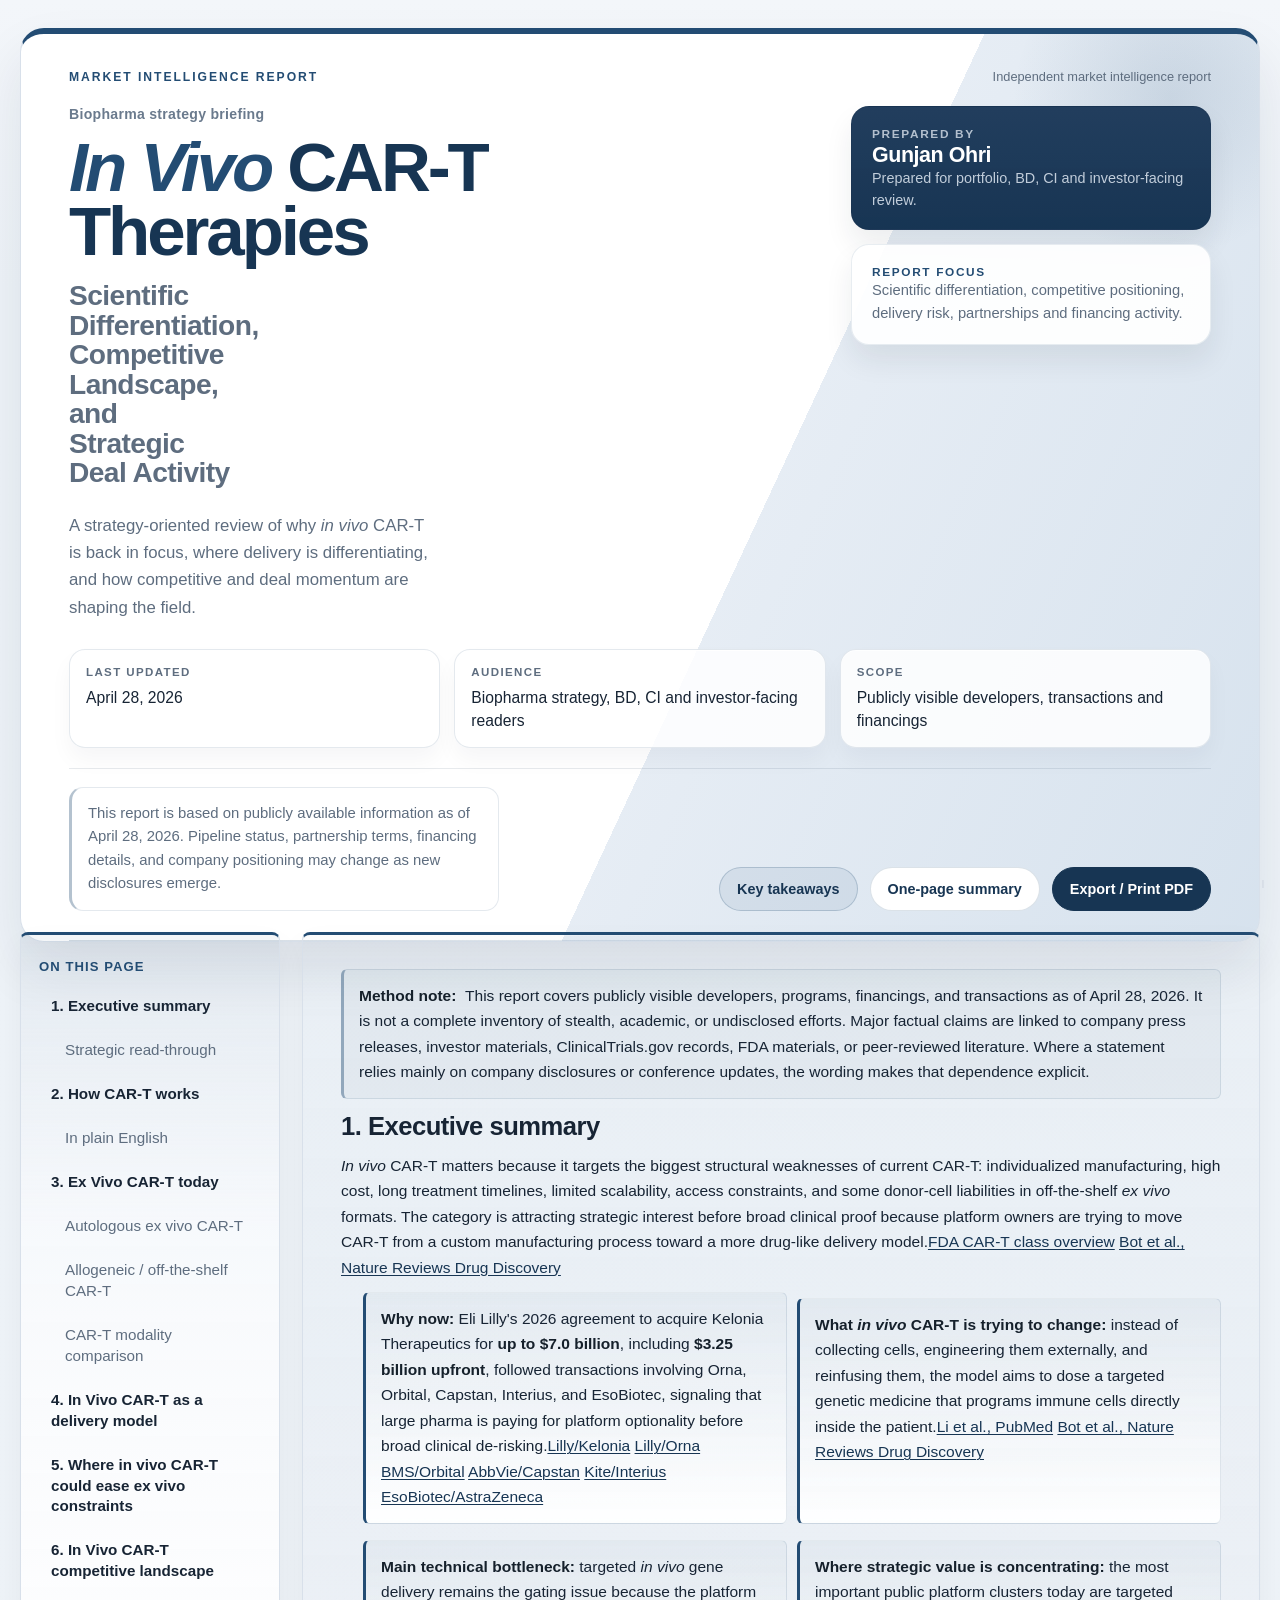
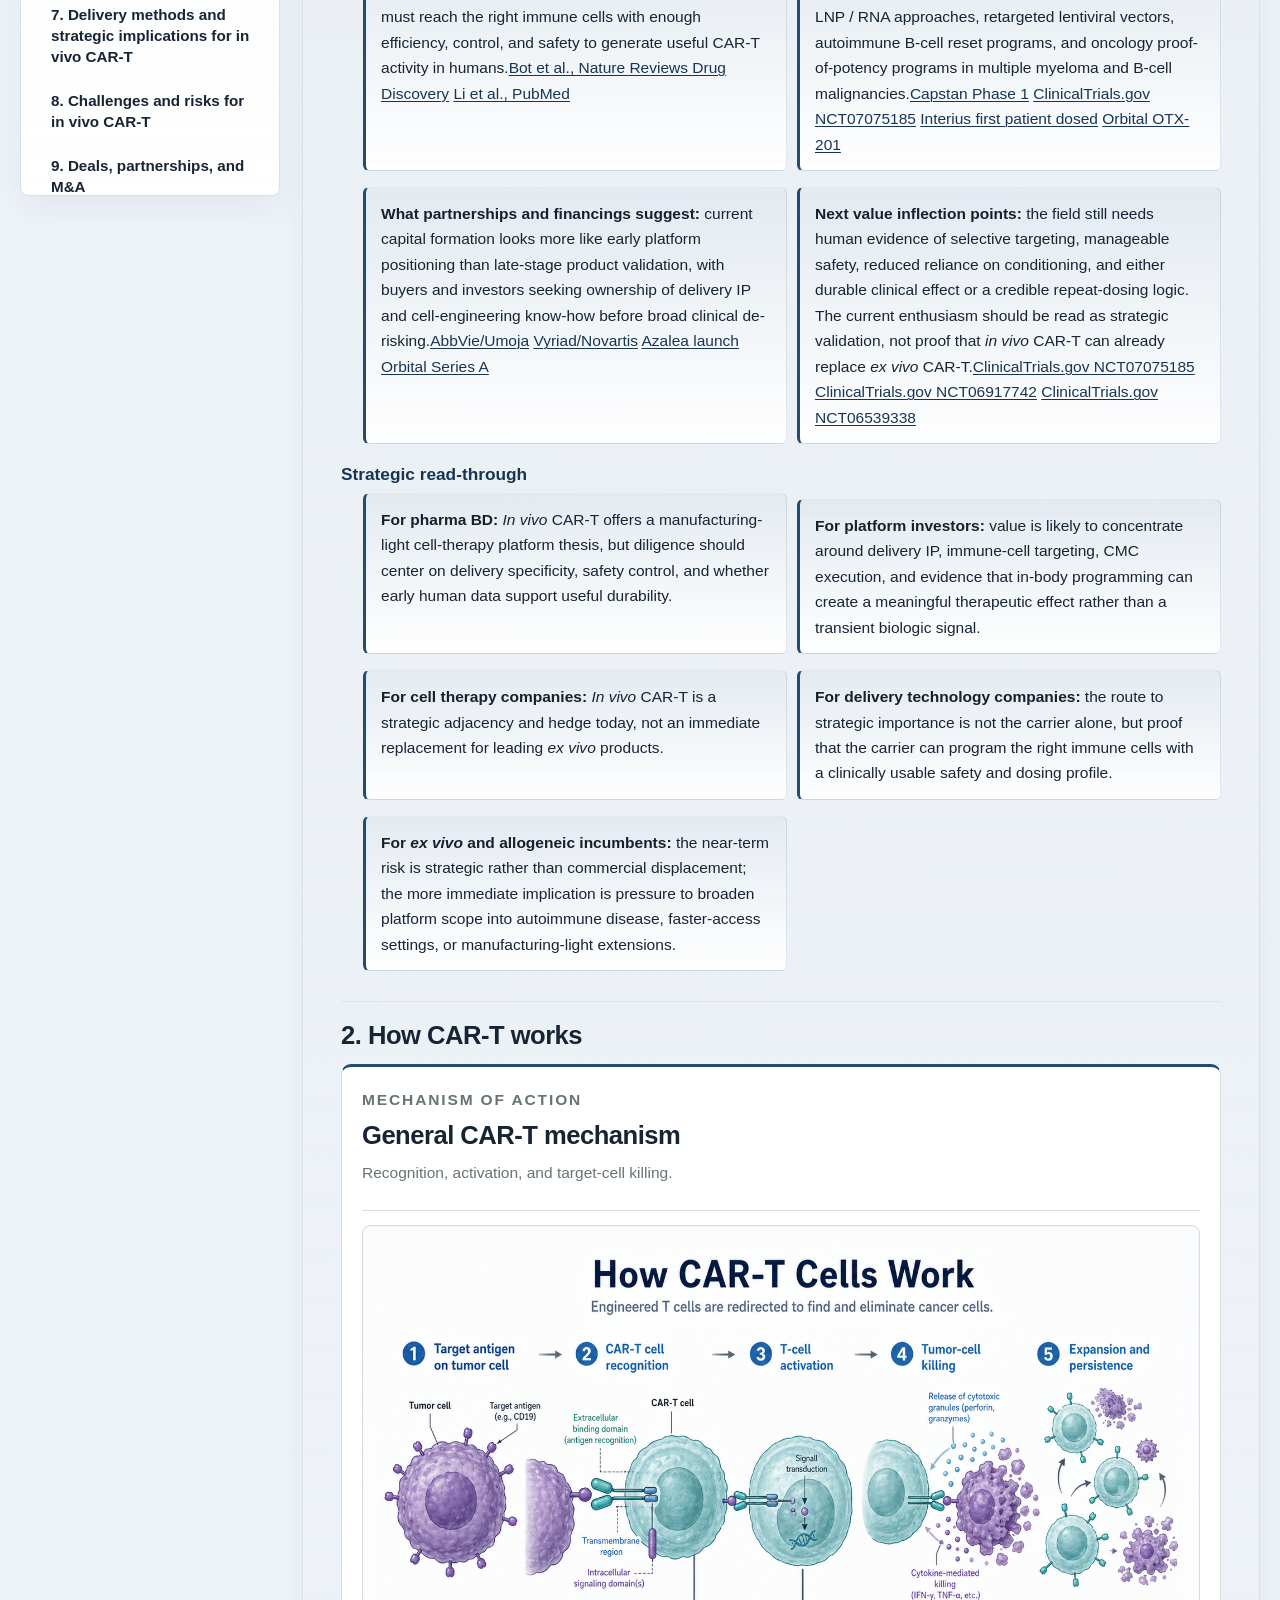
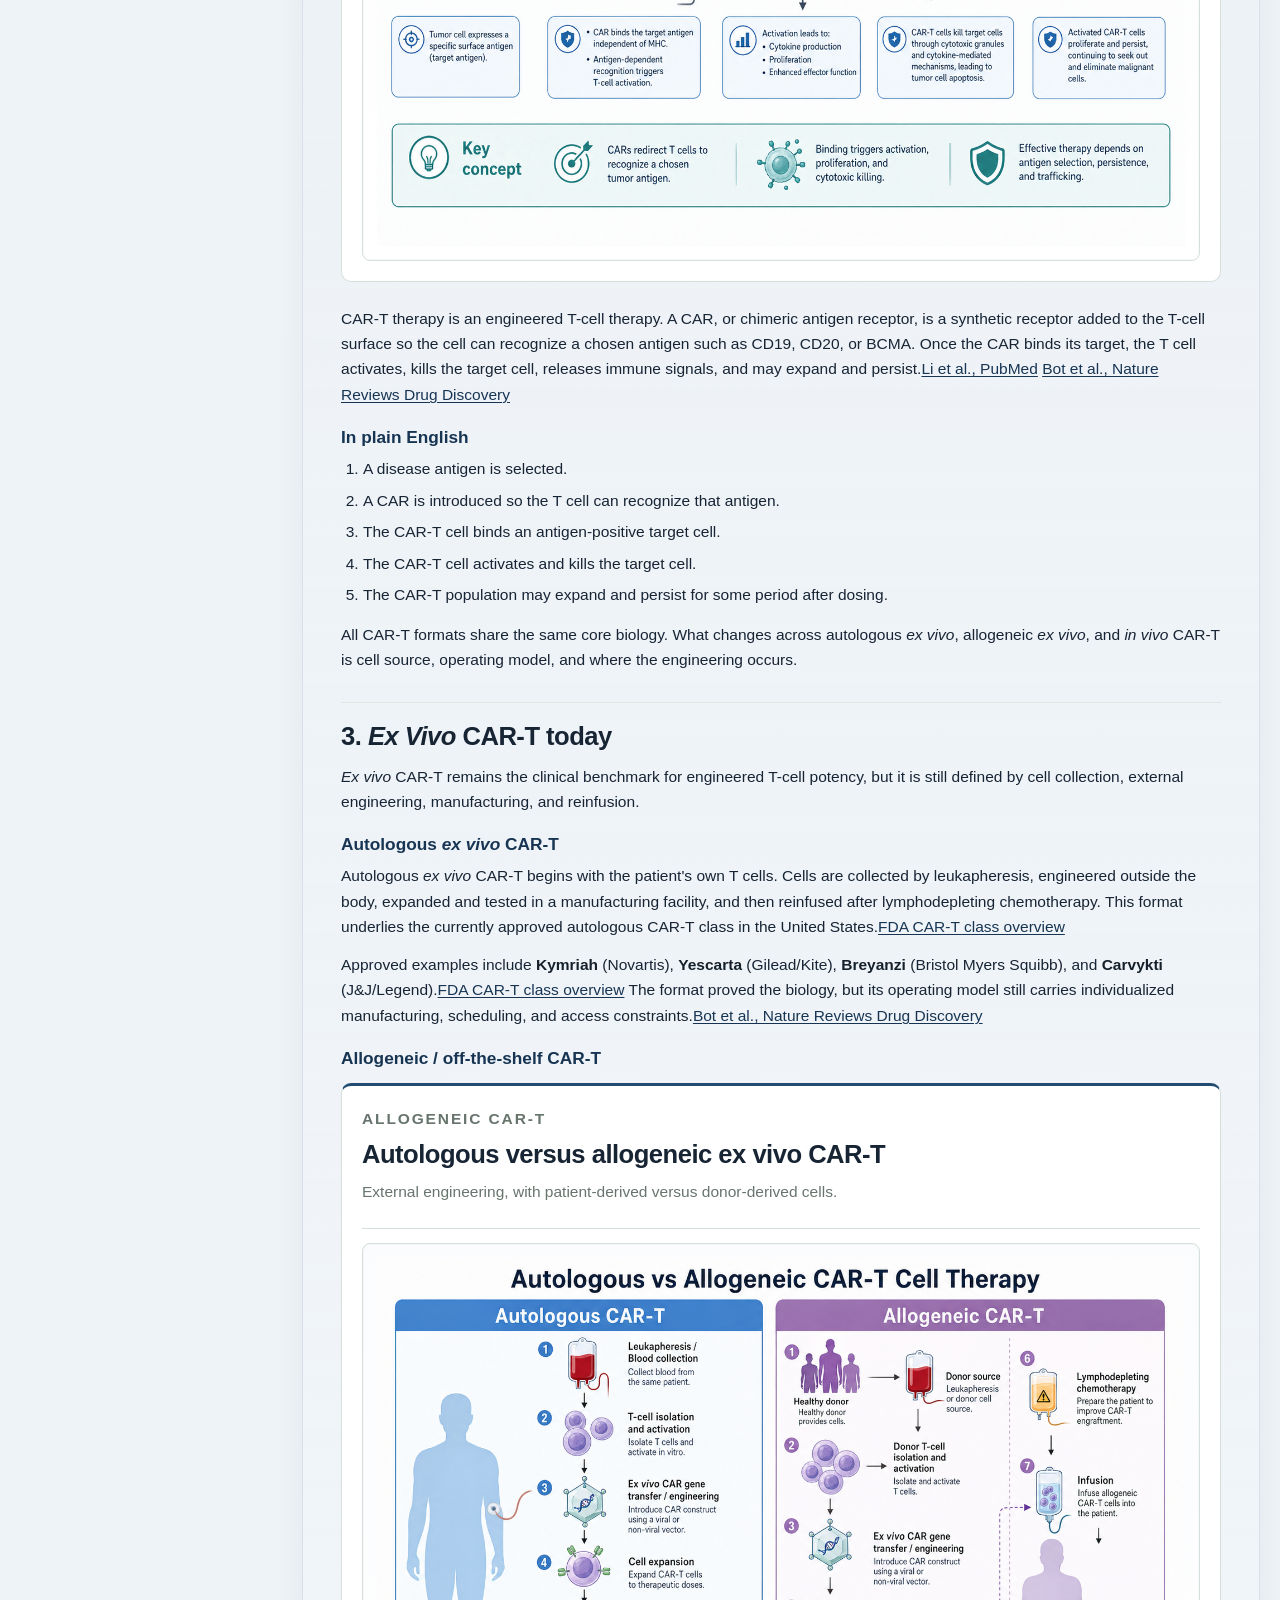
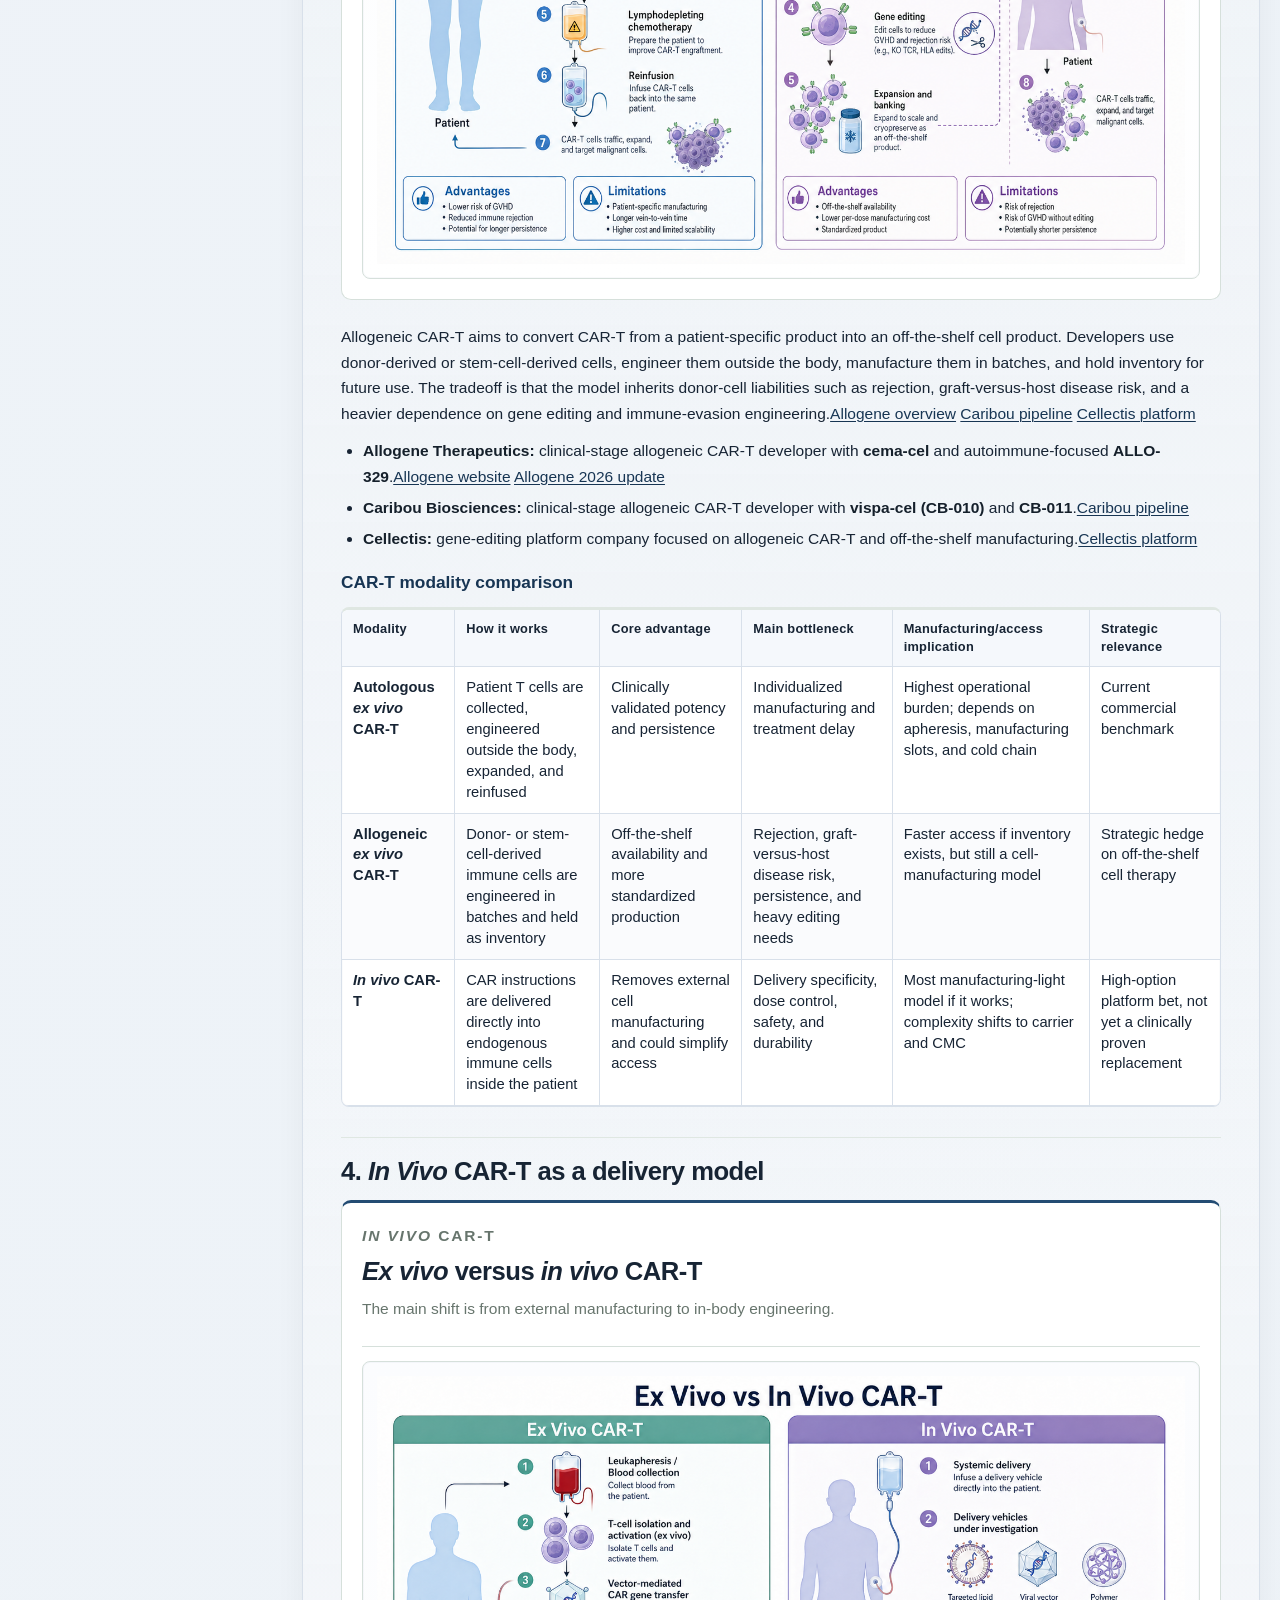
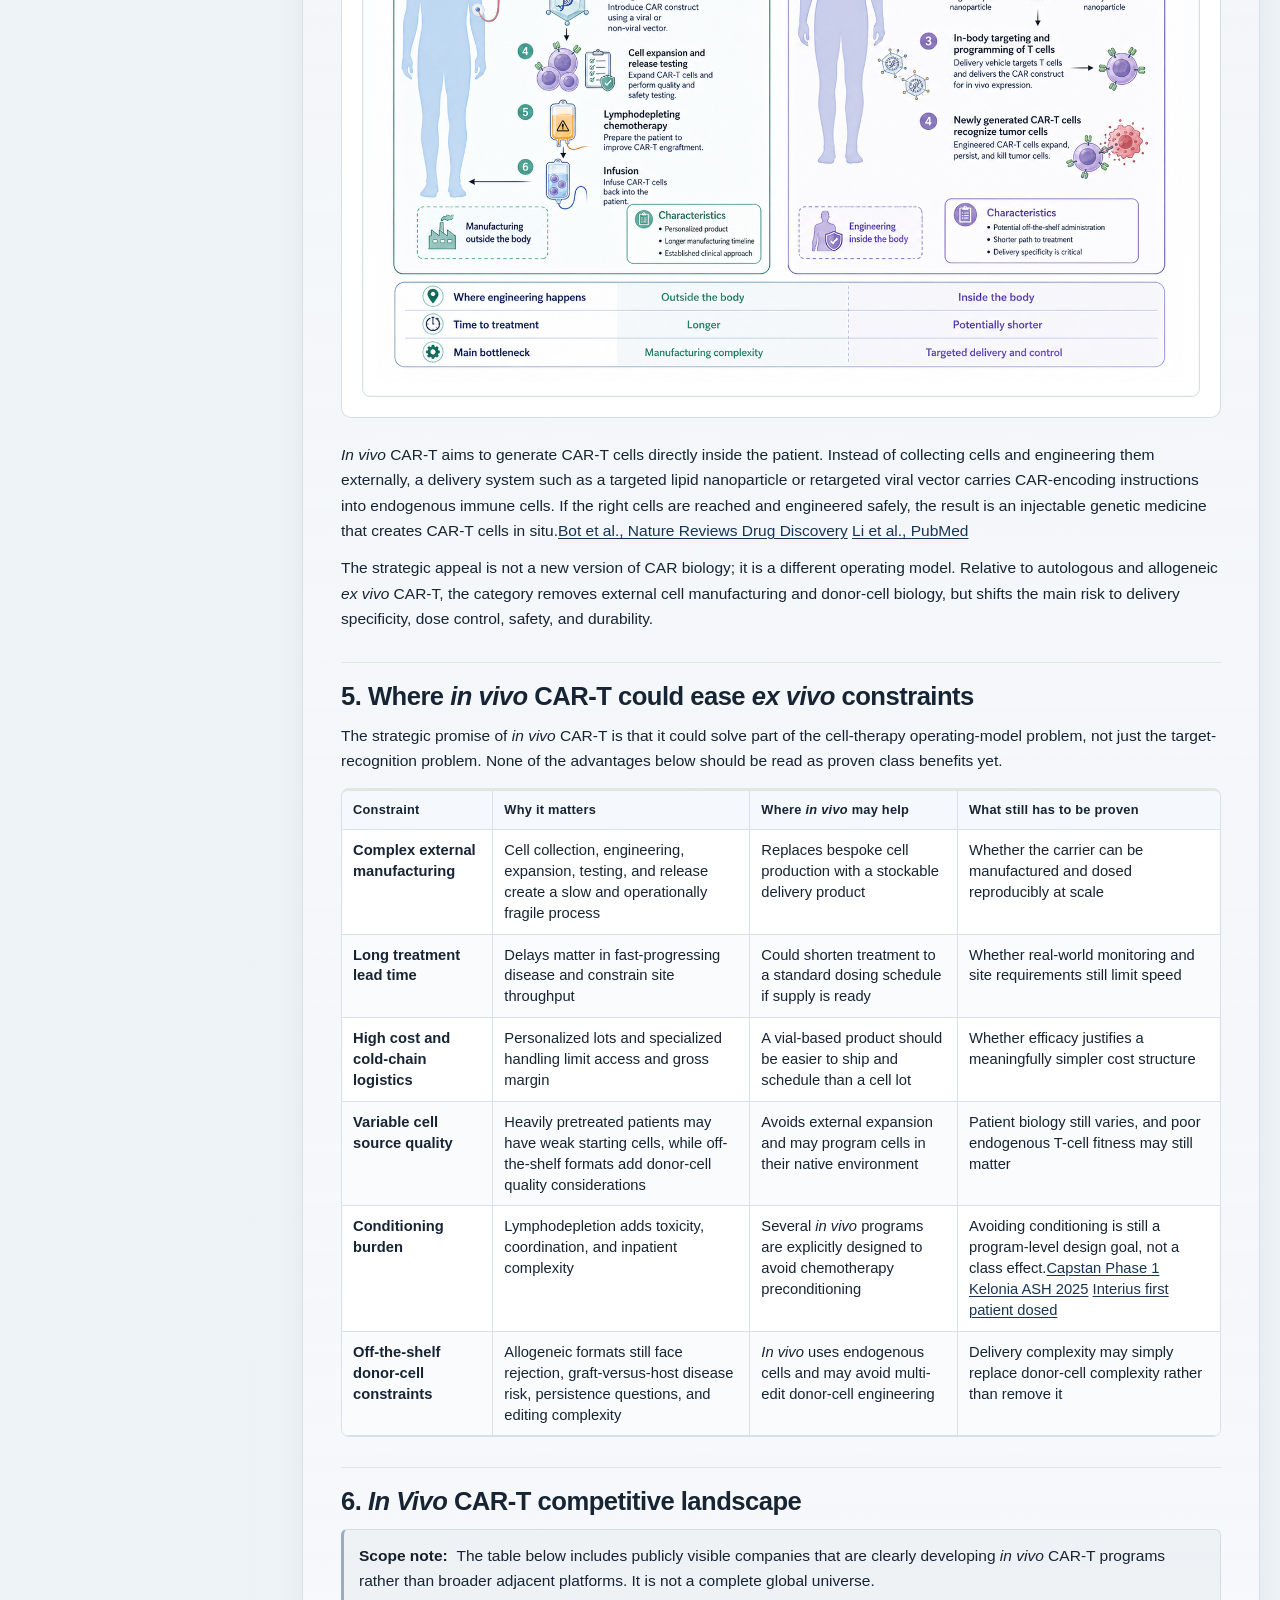
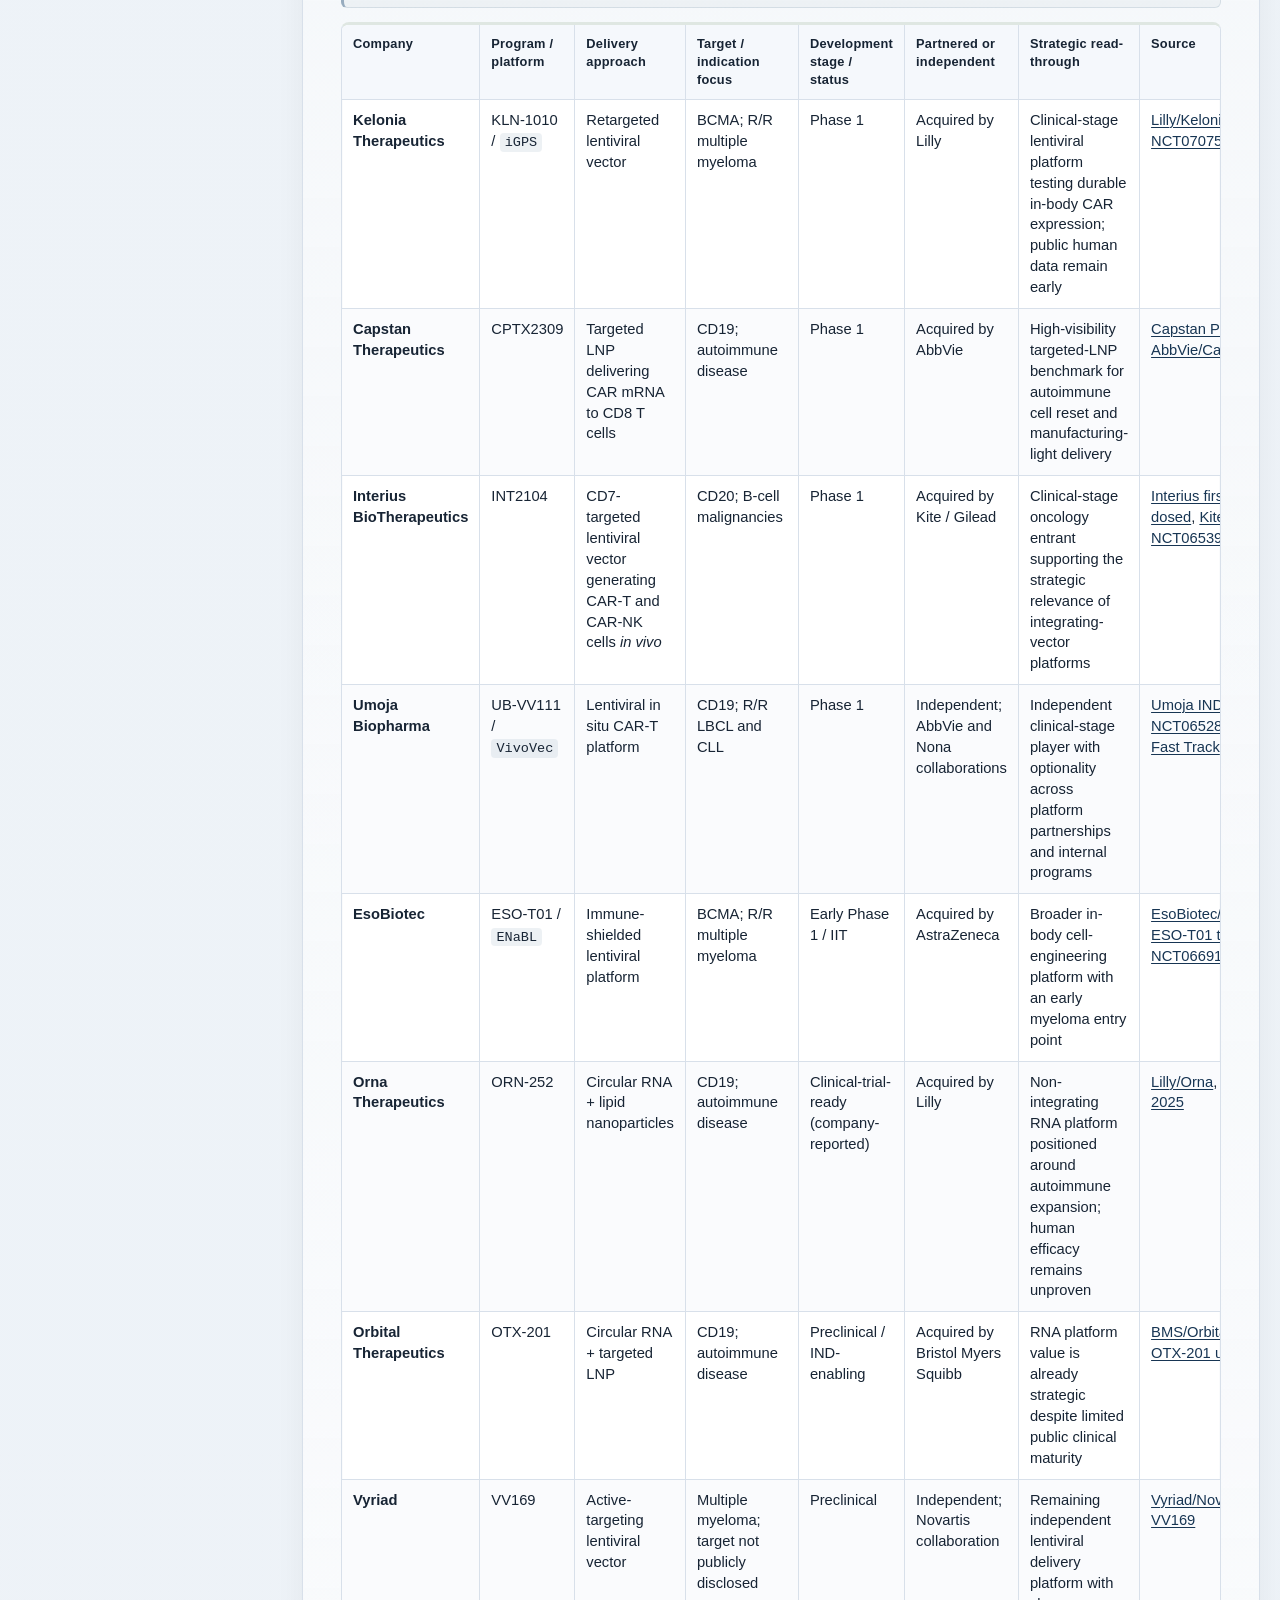
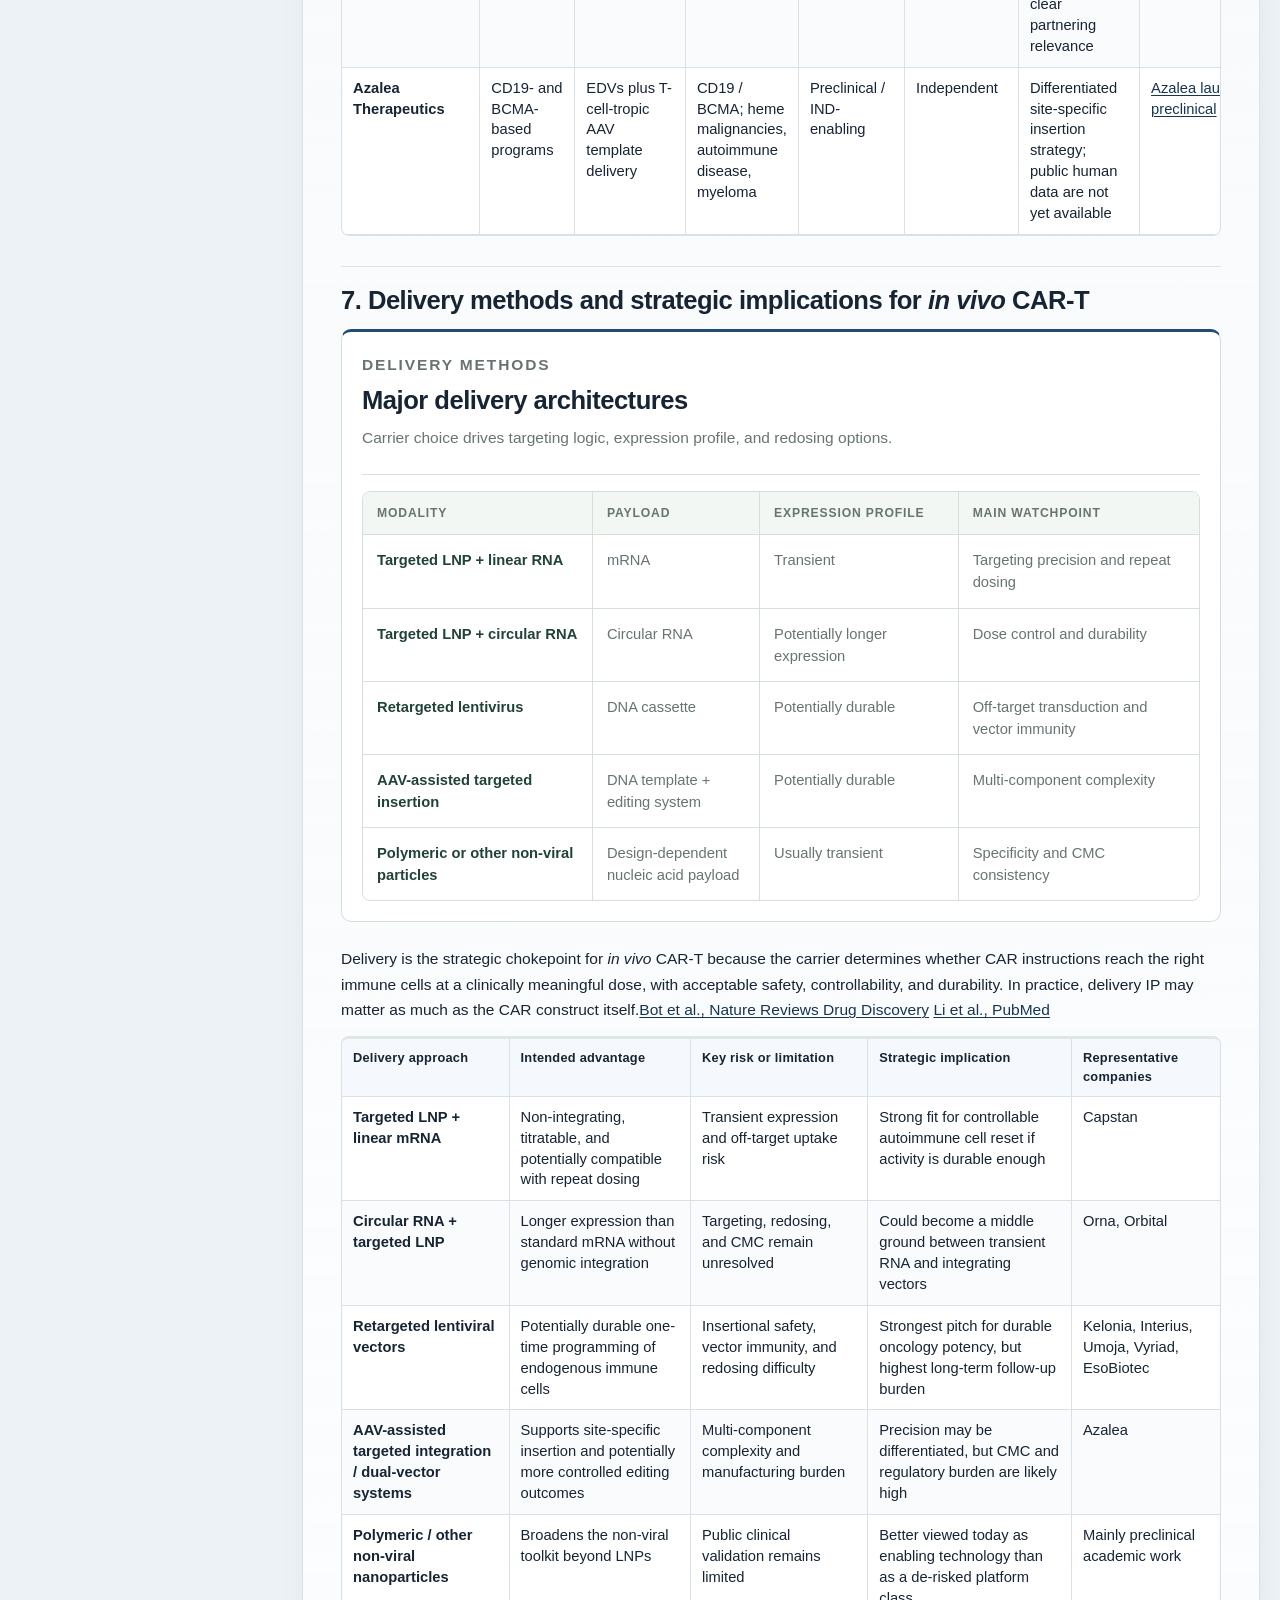
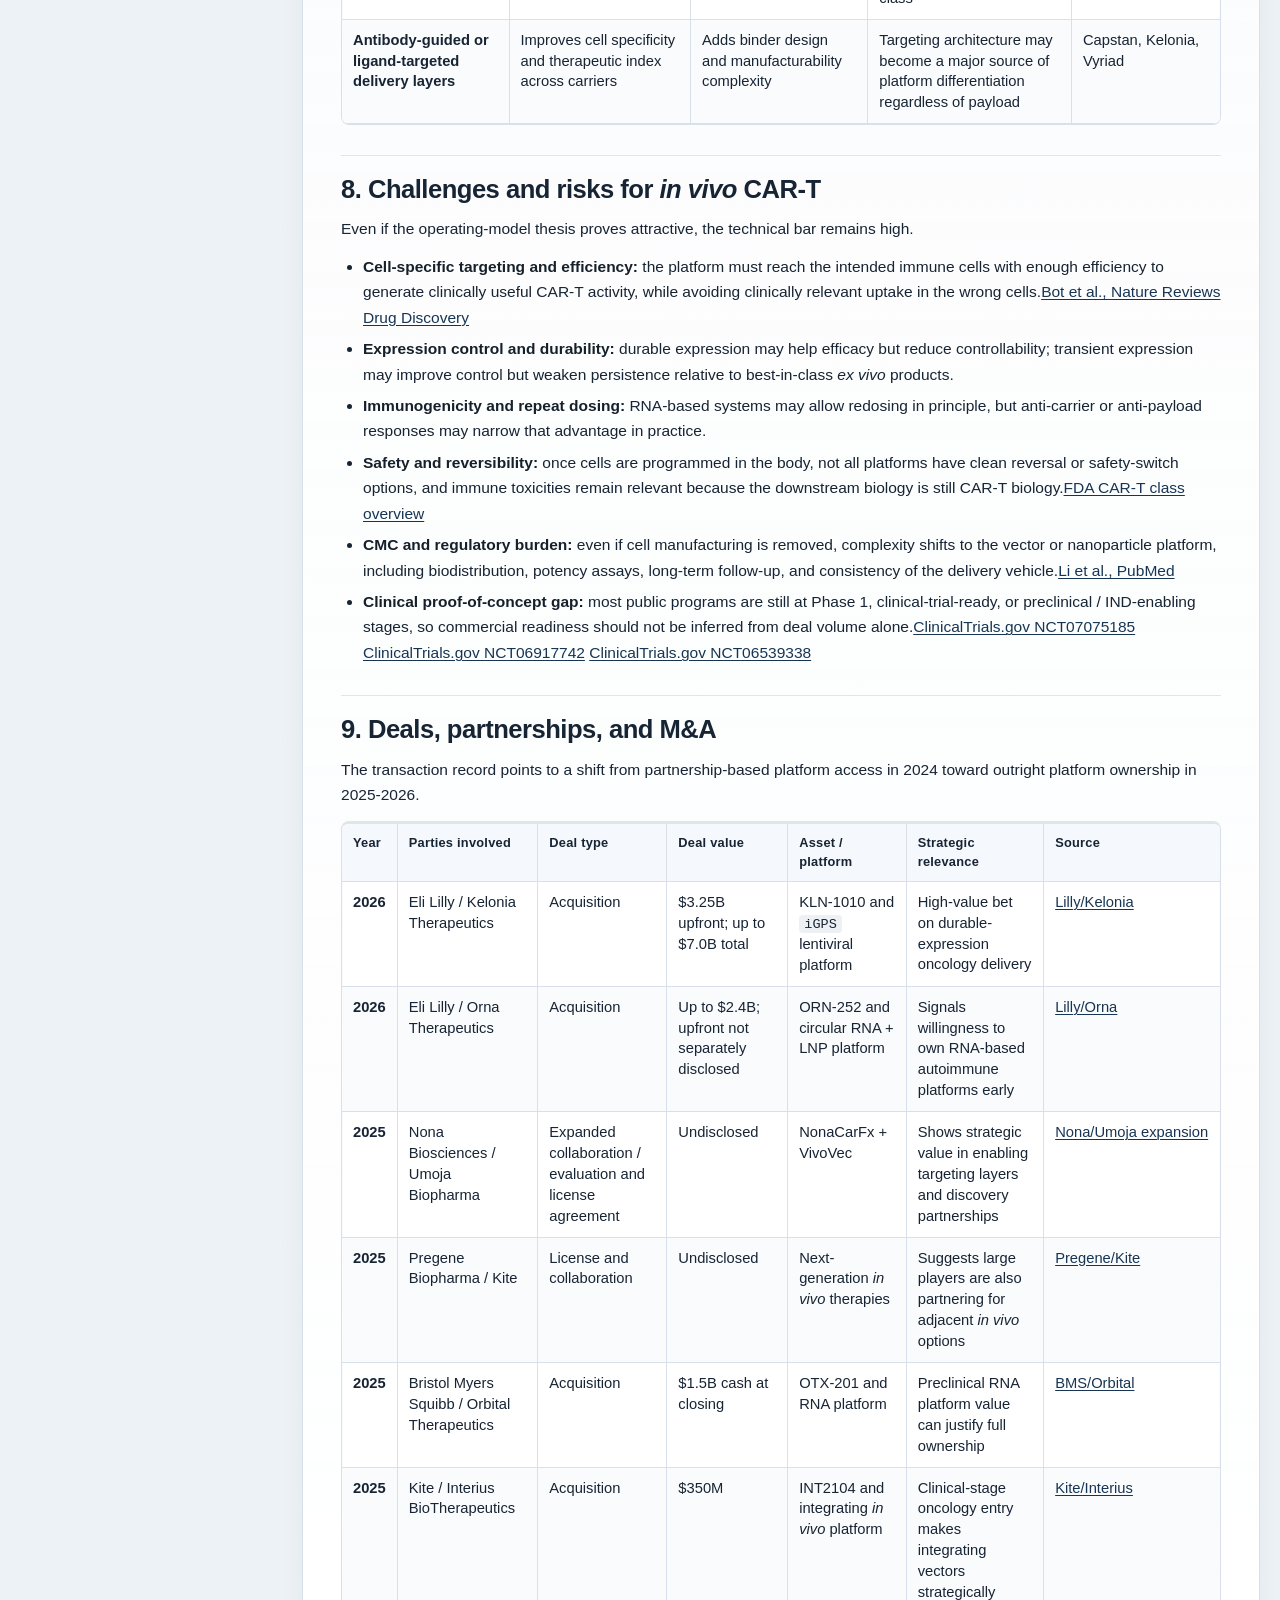
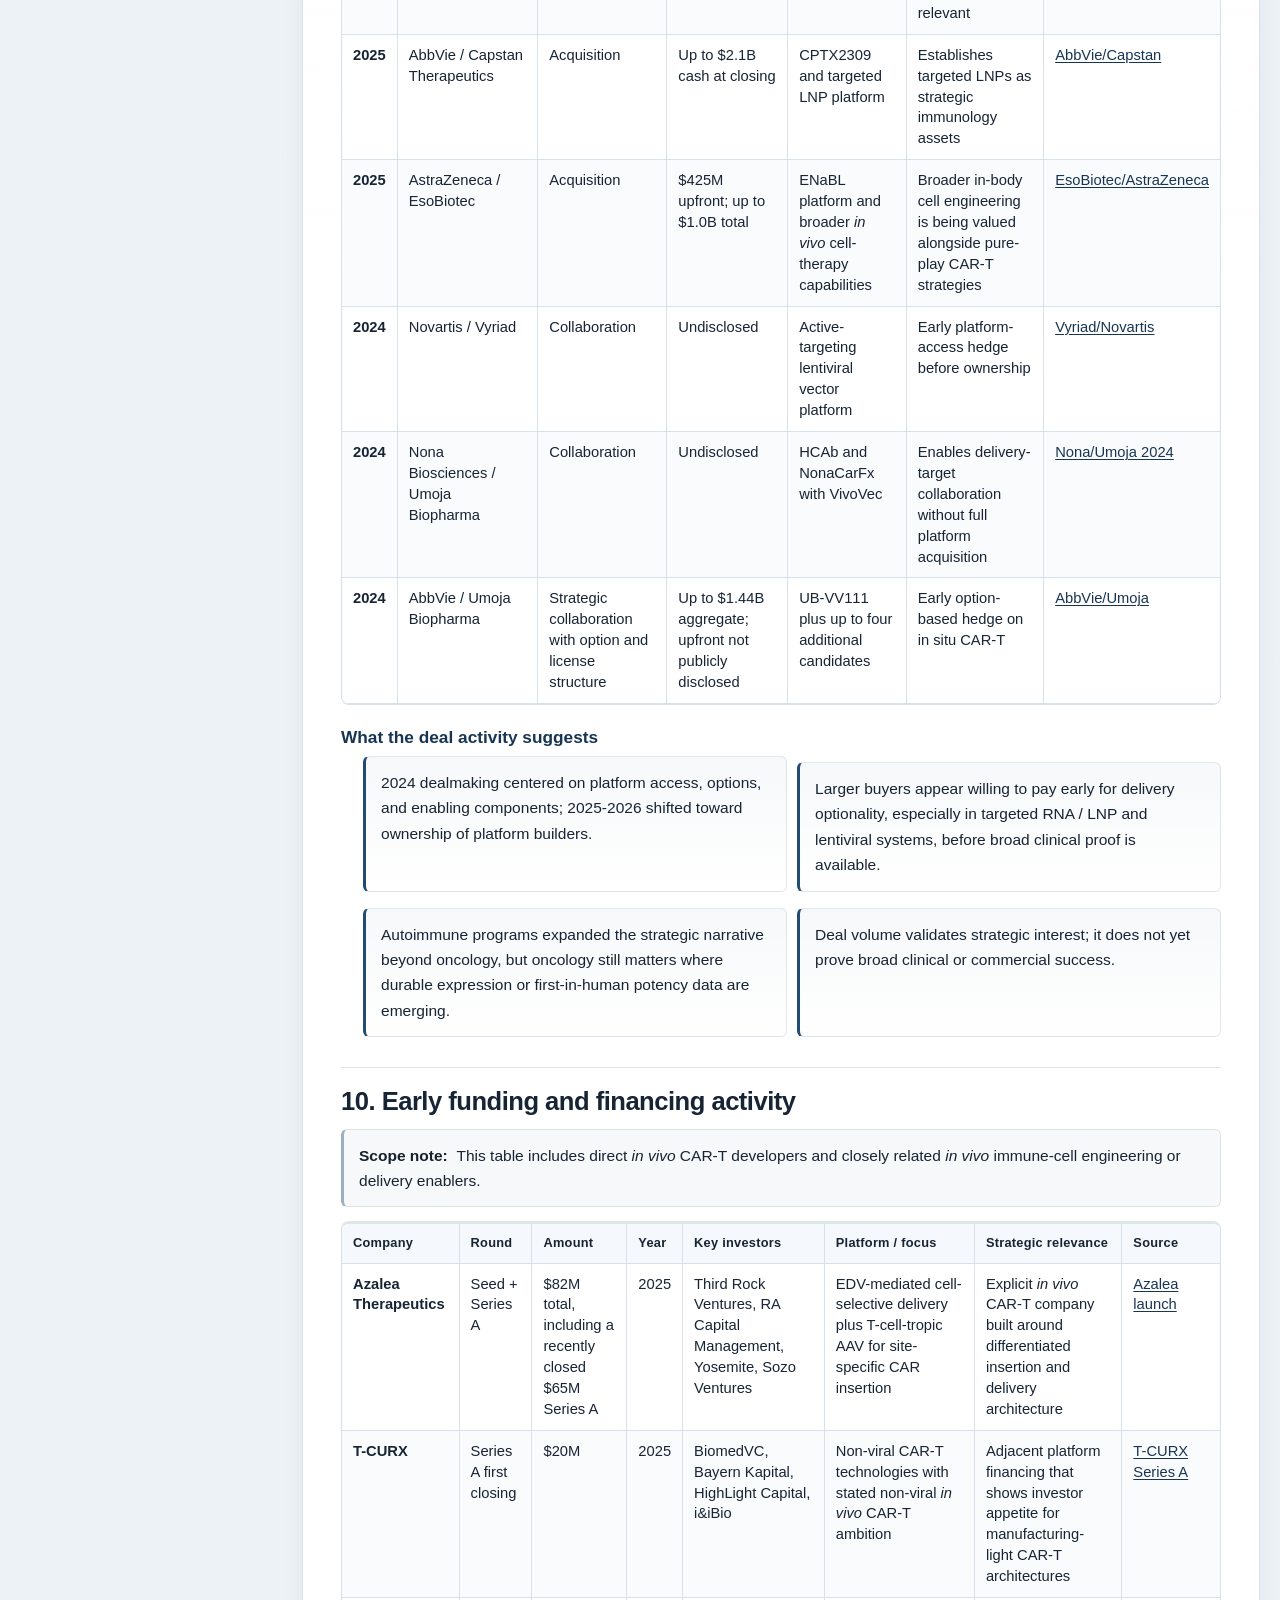
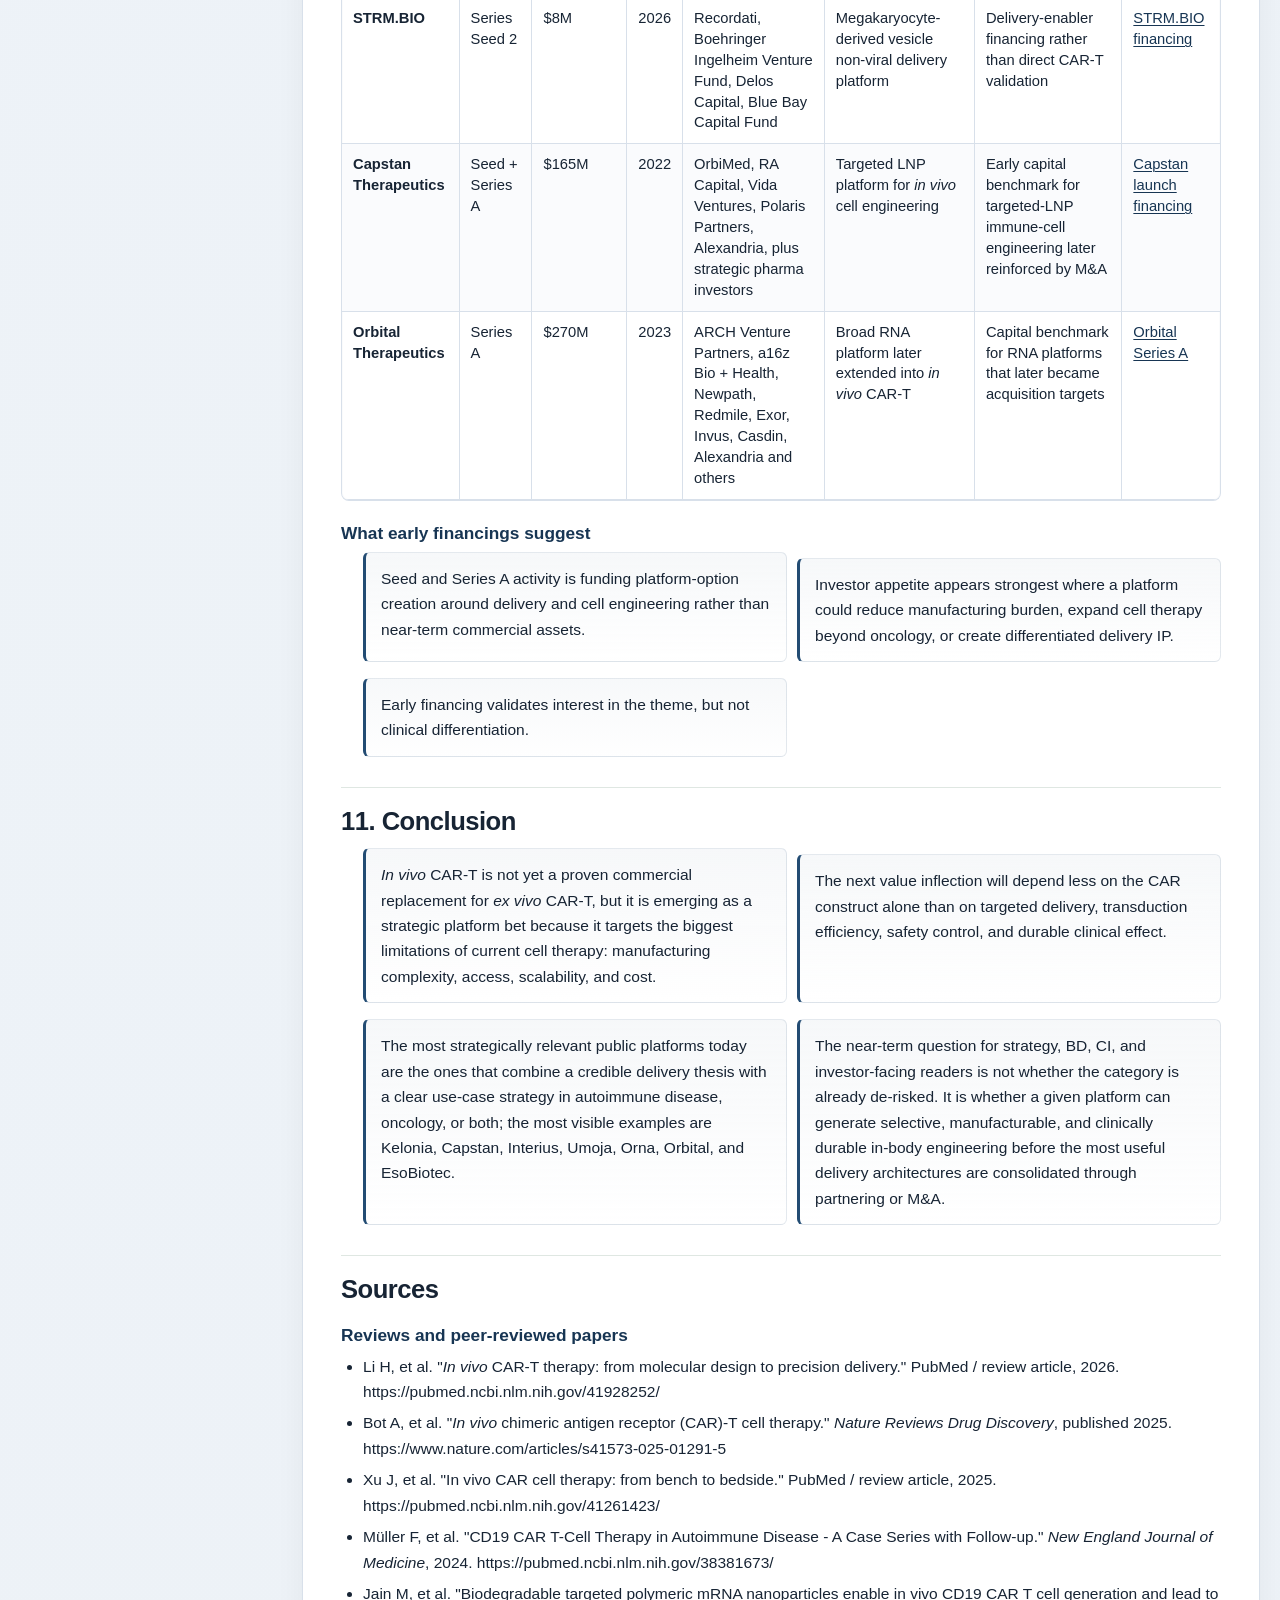
==== index.html @ 27528dd7 "Publish in vivo CAR-T report" ====
<!doctype html>
<html lang="en">
  <head>
    <meta charset="UTF-8" />
    <meta name="viewport" content="width=device-width, initial-scale=1.0" />
    <title>In Vivo CAR-T Therapies: Scientific Differentiation, Competitive Landscape, and Strategic Deal Activity</title>
    <meta
      name="description"
      content="Independent market intelligence report on in vivo CAR-T therapies covering scientific differentiation, competitive landscape, delivery methods, partnerships, financings, and strategic implications."
    />
    <link rel="stylesheet" href="./in-vivo-car-t.css" />
  </head>
  <body>
    <a class="skip-link" href="#report">Skip to report</a>
    <div class="page-watermark" aria-hidden="true">Gunjan Ohri</div>
    <div class="page-shell">
      <header class="hero">
        <div class="hero-topline">
          <p class="eyebrow">Market Intelligence Report</p>
          <p class="hero-edition">Independent market intelligence report</p>
        </div>

        <div class="hero-headline">
          <div class="hero-copy">
            <p class="hero-copy-kicker">Biopharma strategy briefing</p>
            <h1>
              <span class="hero-title-lead"><em>In Vivo</em> CAR-T Therapies</span>
              <span class="hero-title-rest"
                >Scientific Differentiation, Competitive Landscape, and
                Strategic Deal Activity</span
              >
            </h1>
            <p class="dek">
              A strategy-oriented review of why <em>in vivo</em> CAR-T is back in
              focus, where delivery is differentiating, and how competitive and
              deal momentum are shaping the field.
            </p>
          </div>

          <aside class="hero-brief" aria-label="Report brief">
            <div class="hero-brief-panel hero-brief-panel-primary">
              <p class="hero-brief-kicker">Prepared by</p>
              <p class="hero-brief-name">Gunjan Ohri</p>
              <p class="hero-brief-note">
                Prepared for portfolio, BD, CI and investor-facing review.
              </p>
            </div>
            <div class="hero-brief-panel hero-brief-panel-secondary">
              <p class="hero-brief-kicker">Report focus</p>
              <p class="hero-brief-summary">
                Scientific differentiation, competitive positioning, delivery
                risk, partnerships and financing activity.
              </p>
            </div>
          </aside>
        </div>

        <div class="hero-meta" aria-label="Report metadata">
          <article class="meta-card">
            <p class="meta-label">Last updated</p>
            <p class="meta-value">April 28, 2026</p>
          </article>
          <article class="meta-card">
            <p class="meta-label">Audience</p>
            <p class="meta-value">
              Biopharma strategy, BD, CI and investor-facing readers
            </p>
          </article>
          <article class="meta-card">
            <p class="meta-label">Scope</p>
            <p class="meta-value">
              Publicly visible developers, transactions and financings
            </p>
          </article>
        </div>

        <div class="hero-footer">
          <p class="scope-note">
            This report is based on publicly available information as of
            April 28, 2026. Pipeline status, partnership terms, financing
            details, and company positioning may change as new disclosures
            emerge.
          </p>

          <div class="hero-actions">
            <a
              class="action-link action-link-primary"
              href="#executive-summary"
              >Key takeaways</a
            >
            <a
              class="action-link"
              href="./research/in-vivo-car-t/in-vivo-car-t-executive-summary.md"
              >One-page summary</a
            >
            <button
              class="action-link action-button"
              type="button"
              aria-label="Open the browser print dialog to export this report as a PDF"
              onclick="window.print()"
            >
              Export / Print PDF
            </button>
          </div>
        </div>
      </header>

      <div class="content-grid">
        <aside class="toc-panel">
          <p class="toc-label">On this page</p>
          <nav id="toc" class="toc" aria-label="Table of contents"></nav>
        </aside>

        <main class="report-panel" id="main-content">
          <article id="report" class="report-body" aria-live="polite">
            <p class="loading">Loading local report...</p>
          </article>
        </main>
      </div>
    </div>

    <script type="module" src="./src/report-page.js"></script>
  </body>
</html>
---- in-vivo-car-t.css ----
:root {
  color-scheme: light;
  --bg: #eef2f7;
  --bg-strong: #e7edf4;
  --paper: #ffffff;
  --paper-strong: #ffffff;
  --paper-soft: #f7f9fc;
  --ink: #172434;
  --muted: #5e6d7f;
  --line: #d8e0ea;
  --accent: #234c73;
  --accent-strong: #173553;
  --teal: #2d6c75;
  --shadow: 0 0 0 rgba(0, 0, 0, 0);
  --radius-lg: 10px;
  --radius-md: 8px;
  --radius-sm: 6px;
  --diagram-surface: #ffffff;
  --diagram-surface-soft: #f7faf8;
  --diagram-border: #d6e0db;
  --diagram-border-strong: #c1d0c8;
  --diagram-ink: #214238;
  --diagram-muted: #67756d;
  --diagram-blue: #9dbed6;
  --diagram-blue-strong: #234c73;
  --diagram-coral: #c57b6d;
  --diagram-coral-strong: #9a5b50;
  --diagram-gold: #d9c28c;
  --diagram-helper: #eef4f1;
  --diagram-helper-stroke: #80978d;
  --diagram-connector: #c6d3cd;
  --diagram-shadow: 0 0 0 rgba(0, 0, 0, 0);
}

* {
  box-sizing: border-box;
}

html {
  scroll-behavior: smooth;
  scroll-padding-top: 18px;
}

body {
  margin: 0;
  min-height: 100vh;
  font-family: "Aptos", "Segoe UI", "Helvetica Neue", Arial, sans-serif;
  color: var(--ink);
  background:
    linear-gradient(180deg, #f3f6fa 0%, #eef3f8 18rem, #edf2f7 100%);
}

.skip-link {
  position: absolute;
  left: 16px;
  top: -48px;
  z-index: 50;
  padding: 10px 14px;
  border-radius: var(--radius-sm);
  background: var(--accent-strong);
  color: #ffffff;
  text-decoration: none;
  font-weight: 700;
  transition: top 180ms ease;
}

.skip-link:focus {
  top: 14px;
}

.page-watermark {
  position: fixed;
  right: 14px;
  bottom: 10px;
  z-index: 0;
  font-size: 0.64rem;
  font-weight: 700;
  letter-spacing: 0.16em;
  text-transform: uppercase;
  color: rgba(35, 76, 115, 0.08);
  pointer-events: none;
  user-select: none;
}

a {
  color: var(--accent-strong);
  text-decoration-thickness: 1px;
  text-underline-offset: 0.14em;
}

a:hover {
  color: var(--accent);
}

a:focus-visible,
button:focus-visible {
  outline: 2px solid rgba(35, 76, 115, 0.38);
  outline-offset: 3px;
}

em {
  font-style: italic;
}

.page-shell {
  width: min(1360px, calc(100% - 40px));
  margin: 0 auto;
  padding: 28px 0 48px;
}

.hero {
  position: relative;
  overflow: hidden;
  padding: 34px 48px 30px;
  border: 1px solid var(--line);
  border-top: 6px solid var(--accent);
  border-radius: 24px;
  background:
    linear-gradient(115deg, rgba(255, 255, 255, 0.985) 0%, rgba(255, 255, 255, 0.985) 58%, rgba(229, 236, 244, 0.96) 58%, rgba(213, 225, 237, 0.96) 100%),
    #ffffff;
  box-shadow: 0 28px 56px rgba(23, 36, 52, 0.09);
}

.hero::after {
  content: "";
  position: absolute;
  right: -72px;
  top: -96px;
  width: 320px;
  height: 320px;
  border-radius: 32px;
  background:
    radial-gradient(circle at center, rgba(35, 76, 115, 0.13), rgba(35, 76, 115, 0) 70%);
  transform: rotate(18deg);
}

.hero::before {
  content: "";
  position: absolute;
  left: 48px;
  right: 48px;
  bottom: 0;
  height: 1px;
  background: linear-gradient(90deg, rgba(35, 76, 115, 0.2), rgba(35, 76, 115, 0.04));
  pointer-events: none;
}

.hero-headline {
  display: grid;
  grid-template-columns: minmax(0, 1.4fr) minmax(320px, 360px);
  gap: 36px;
  align-items: start;
  position: relative;
  z-index: 1;
}

.hero-copy {
  min-width: 0;
  padding-right: 8px;
}

.hero-topline {
  display: flex;
  align-items: center;
  justify-content: space-between;
  gap: 16px;
  margin-bottom: 20px;
  position: relative;
  z-index: 1;
}

.eyebrow {
  margin: 0;
  font-size: 0.76rem;
  font-weight: 800;
  letter-spacing: 0.16em;
  text-transform: uppercase;
  color: var(--accent);
}

.hero-edition {
  margin: 0;
  font-size: 0.8rem;
  line-height: 1.4;
  color: var(--muted);
}

.hero-copy-kicker {
  margin: 0 0 14px;
  font-size: 0.88rem;
  font-weight: 700;
  letter-spacing: 0.02em;
  color: #6a7a8d;
}

.hero h1 {
  max-width: 12.2ch;
  margin: 0;
  font-family: "Aptos", "Segoe UI", "Helvetica Neue", Arial, sans-serif;
  font-size: clamp(3.5rem, 5.4vw, 5.8rem);
  font-weight: 700;
  line-height: 0.92;
  letter-spacing: -0.045em;
}

.hero-title-lead,
.hero-title-rest {
  display: block;
}

.hero-title-rest {
  margin-top: 18px;
  max-width: 10.5ch;
  font-size: clamp(1.42rem, 2.2vw, 2.12rem);
  line-height: 1.05;
  letter-spacing: -0.02em;
  color: var(--muted);
}

.hero h1 em,
.hero-title-lead {
  color: var(--accent);
  font-style: italic;
}

.hero-title-lead {
  font-style: normal;
  color: var(--accent-strong);
}

.dek {
  max-width: 39ch;
  margin: 24px 0 0;
  font-size: 1.05rem;
  line-height: 1.62;
  color: var(--muted);
}

.hero-brief {
  display: grid;
  gap: 14px;
  align-self: start;
}

.hero-brief-panel {
  border-radius: 18px;
  padding: 20px 20px 18px;
  box-shadow: 0 16px 28px rgba(23, 36, 52, 0.08);
}

.hero-brief-panel-primary {
  border: 1px solid rgba(25, 49, 76, 0.28);
  background:
    linear-gradient(180deg, rgba(34, 62, 94, 0.96), rgba(23, 53, 83, 0.98)),
    #173553;
  color: #f6f9fc;
}

.hero-brief-panel-secondary {
  border: 1px solid rgba(35, 76, 115, 0.1);
  background: rgba(255, 255, 255, 0.92);
  color: var(--ink);
}

.hero-brief-kicker {
  margin: 0;
  font-size: 0.74rem;
  font-weight: 800;
  letter-spacing: 0.14em;
  text-transform: uppercase;
  color: var(--accent);
}

.hero-brief-name,
.hero-brief-note,
.hero-brief-summary {
  margin: 0;
}

.hero-brief-name {
  margin-top: 2px;
  font-size: 1.34rem;
  font-weight: 700;
  letter-spacing: -0.02em;
  color: var(--ink);
}

.hero-brief-note {
  font-size: 0.9rem;
  line-height: 1.5;
  color: var(--muted);
}

.hero-brief-summary {
  margin-top: 0;
  font-size: 0.92rem;
  line-height: 1.58;
  color: var(--muted);
}

.hero-brief-panel-primary .hero-brief-kicker {
  color: rgba(235, 243, 251, 0.72);
}

.hero-brief-panel-primary .hero-brief-name {
  color: #ffffff;
}

.hero-brief-panel-primary .hero-brief-note {
  color: rgba(235, 243, 251, 0.8);
}

.hero-brief-panel-secondary .hero-brief-kicker {
  color: var(--accent);
}

.hero-meta {
  display: grid;
  grid-template-columns: repeat(3, minmax(0, 1fr));
  gap: 14px;
  margin-top: 28px;
  position: relative;
  z-index: 1;
}

.meta-card {
  min-width: 0;
  padding: 16px 16px 14px;
  border: 1px solid rgba(35, 76, 115, 0.12);
  border-radius: 16px;
  background: rgba(255, 255, 255, 0.84);
  box-shadow:
    inset 0 1px 0 rgba(255, 255, 255, 0.8),
    0 12px 22px rgba(23, 36, 52, 0.04);
}

.meta-label,
.meta-value {
  margin: 0;
}

.meta-label {
  font-size: 0.72rem;
  font-weight: 800;
  letter-spacing: 0.12em;
  text-transform: uppercase;
  color: var(--muted);
}

.meta-value {
  margin-top: 8px;
  font-size: 0.98rem;
  line-height: 1.5;
  color: var(--ink);
}

.hero-footer {
  display: grid;
  grid-template-columns: minmax(300px, 1fr) minmax(0, auto);
  gap: 18px 28px;
  align-items: end;
  margin-top: 20px;
  padding-top: 18px;
  border-top: 1px solid rgba(23, 53, 83, 0.1);
  position: relative;
  z-index: 1;
}

.hero-actions {
  display: flex;
  flex-wrap: wrap;
  gap: 12px;
  justify-content: flex-end;
  margin: 0;
  padding: 0;
  border-top: 0;
}

.action-link {
  display: inline-flex;
  align-items: center;
  justify-content: center;
  min-height: 44px;
  padding: 0 17px;
  border: 1px solid rgba(35, 76, 115, 0.16);
  border-radius: 999px;
  background: #ffffff;
  color: var(--accent-strong);
  text-decoration: none;
  font-size: 0.9rem;
  font-weight: 600;
  line-height: 1.4;
  transition:
    border-color 150ms ease,
    background-color 150ms ease,
    box-shadow 150ms ease,
    transform 150ms ease;
}

.action-link:hover,
.action-link:focus-visible {
  background: #f5f8fb;
  border-color: rgba(35, 76, 115, 0.28);
  box-shadow: 0 8px 18px rgba(35, 76, 115, 0.08);
  text-decoration: none;
}

.action-button {
  cursor: pointer;
  font-family: inherit;
  background: var(--accent-strong);
  border-color: var(--accent-strong);
  color: #ffffff;
}

.action-button:hover,
.action-button:focus-visible {
  background: var(--accent);
  border-color: var(--accent);
  color: #ffffff;
}

.action-link-primary {
  background: rgba(35, 76, 115, 0.08);
  border-color: rgba(35, 76, 115, 0.22);
}

.scope-note {
  max-width: 52ch;
  margin: 0;
  padding: 14px 16px;
  border: 1px solid rgba(35, 76, 115, 0.12);
  border-left: 3px solid rgba(35, 76, 115, 0.34);
  border-radius: 14px;
  background: rgba(255, 255, 255, 0.7);
  color: var(--muted);
  font-size: 0.93rem;
  line-height: 1.58;
  position: relative;
  z-index: 1;
}

.signal-grid {
  display: grid;
  grid-template-columns: repeat(4, minmax(0, 1fr));
  gap: 14px;
  margin-top: 24px;
}

.signal-card {
  display: block;
  min-height: 136px;
  padding: 18px;
  border: 1px solid var(--diagram-border);
  border-top: 3px solid var(--accent);
  border-radius: var(--radius-md);
  background: #ffffff;
  color: inherit;
  text-decoration: none;
  box-shadow: var(--diagram-shadow);
  transition: transform 150ms ease, box-shadow 150ms ease, border-color 150ms ease;
}

.signal-card:hover {
  transform: none;
  border-color: var(--diagram-border-strong);
  box-shadow: var(--diagram-shadow);
}

.signal-value,
.signal-label {
  margin: 0;
}

.signal-value {
  font-size: 0.78rem;
  font-weight: 800;
  letter-spacing: 0.1em;
  text-transform: uppercase;
  color: var(--accent);
}

.signal-label {
  margin-top: 12px;
  color: var(--ink);
  line-height: 1.5;
  font-weight: 600;
}

.visual-grid {
  display: grid;
  grid-template-columns: repeat(2, minmax(0, 1fr));
  gap: 18px;
  margin-top: 24px;
}

.modality-grid {
  display: grid;
  grid-template-columns: repeat(2, minmax(0, 1fr));
  gap: 18px;
  margin-top: 24px;
}

.visual-panel {
  border: 1px solid var(--diagram-border);
  border-top: 3px solid var(--accent);
  border-radius: var(--radius-lg);
  padding: 24px;
  background: #ffffff;
  box-shadow: var(--diagram-shadow);
}

.visual-panel-wide {
  grid-column: 1 / -1;
}

.panel-head h2,
.panel-head p,
.panel-kicker {
  margin: 0;
}

.panel-head {
  padding-bottom: 14px;
  border-bottom: 1px solid var(--diagram-border);
}

.panel-kicker {
  margin-bottom: 8px;
  font-size: 0.78rem;
  font-weight: 800;
  letter-spacing: 0.12em;
  text-transform: uppercase;
  color: var(--accent);
}

.panel-head h2 {
  font-family: "Aptos", "Segoe UI", "Helvetica Neue", Arial, sans-serif;
  font-size: clamp(1.35rem, 2vw, 1.85rem);
  font-weight: 700;
  line-height: 1.15;
  letter-spacing: -0.02em;
}

.heading-shell {
  display: inline-flex;
  align-items: center;
  gap: 12px;
}

.subheading-shell {
  gap: 10px;
}

.heading-icon {
  display: none;
}

.subheading-shell .heading-icon {
  display: none;
}

.heading-icon svg {
  display: none;
}

.subheading-shell .heading-icon svg {
  display: none;
}

.icon-summary,
.icon-deals,
.icon-bars,
.icon-target {
  background: rgba(159, 83, 53, 0.11);
  color: var(--accent-strong);
}

.icon-cell,
.icon-particle,
.icon-network,
.icon-vector {
  background: rgba(31, 90, 99, 0.11);
  color: var(--teal);
}

.icon-compare,
.icon-funnel,
.icon-reset,
.icon-compass {
  background: rgba(202, 169, 111, 0.2);
  color: #7b5e2d;
}

.icon-shield,
.icon-solo,
.icon-docs,
.icon-spark {
  background: rgba(88, 104, 74, 0.14);
  color: #58684a;
}

.heading-text {
  min-width: 0;
}

.heading-shell,
.subheading-shell {
  gap: 0;
}

.panel-head p {
  margin-top: 10px;
  max-width: 72ch;
  color: var(--diagram-muted);
  line-height: 1.65;
}

.panel-head.compact p:last-child {
  display: none;
}

.visual-panel svg [fill="#1f5a63"],
.visual-panel svg [fill="#2f7f90"] {
  fill: var(--diagram-blue-strong);
}

.visual-panel svg [fill="#7fb7c7"] {
  fill: var(--diagram-blue);
}

.visual-panel svg [fill="#9f5335"],
.visual-panel svg [fill="#f08b82"],
.visual-panel svg [fill="#e89a97"],
.visual-panel svg [fill="#dc7f7a"],
.visual-panel svg [fill="#b86567"] {
  fill: var(--diagram-coral);
}

.visual-panel svg [fill="#7f321f"] {
  fill: var(--diagram-coral-strong);
}

.visual-panel svg [fill="#caa96f"],
.visual-panel svg [fill="#f2d7a1"] {
  fill: var(--diagram-gold);
}

.visual-panel svg [fill="#eadfd1"],
.visual-panel svg [fill="#f3d5c6"],
.visual-panel svg [fill="#dde5d0"],
.visual-panel svg [fill="#e3ece5"],
.visual-panel svg [fill="#d8ece8"],
.visual-panel svg [fill="#edf5f7"] {
  fill: var(--diagram-helper);
}

.visual-panel svg [fill="#58684a"],
.visual-panel svg [fill="#7d9ea8"] {
  fill: var(--diagram-helper-stroke);
}

.visual-panel svg [fill="#fff8f1"],
.visual-panel svg [fill="#fffaf7"],
.visual-panel svg [fill="#f7fbfd"] {
  fill: #ffffff;
}

.visual-panel svg [stroke="#1f5a63"],
.visual-panel svg [stroke="#2f7f90"] {
  stroke: var(--diagram-blue-strong);
}

.visual-panel svg [stroke="#7f321f"],
.visual-panel svg [stroke="#9f5335"],
.visual-panel svg [stroke="#dc7f7a"],
.visual-panel svg [stroke="#b86567"] {
  stroke: var(--diagram-coral-strong);
}

.visual-panel svg [stroke="#58684a"],
.visual-panel svg [stroke="#7d9ea8"] {
  stroke: var(--diagram-helper-stroke);
}

.visual-panel svg [stroke="#d0c3b4"],
.visual-panel svg [stroke="#d6dde3"],
.visual-panel svg [stroke="#d9ccc0"],
.visual-panel svg [stroke="#c5d7de"],
.visual-panel svg [stroke="#b9c9cd"],
.visual-panel svg [stroke="#9fc1cb"] {
  stroke: var(--diagram-connector);
}

.general-moa-card {
  margin-top: 16px;
  padding: 18px;
  border: 1px solid var(--diagram-border);
  border-radius: var(--radius-md);
  background: #ffffff;
}

.process-flow {
  display: grid;
  grid-template-columns:
    minmax(140px, 1fr) 18px
    minmax(180px, 1.15fr) 18px
    minmax(160px, 1fr) 18px
    minmax(180px, 1.1fr) 18px
    minmax(220px, 1.25fr);
  gap: 10px;
  align-items: stretch;
}

.flow-step {
  padding: 14px 14px 16px;
  border: 1px solid var(--diagram-border);
  border-radius: var(--radius-sm);
  background: #ffffff;
}

.flow-step-outcome {
  background: #f7faf8;
  border-color: #c9ddd3;
}

.flow-index,
.flow-kicker,
.flow-step .flow-title,
.flow-step p {
  margin: 0;
}

.flow-index {
  display: inline-flex;
  width: 26px;
  height: 26px;
  align-items: center;
  justify-content: center;
  border-radius: 50%;
  background: #e7f2ec;
  color: var(--accent-strong);
  font-size: 0.82rem;
  font-weight: 800;
}

.flow-kicker {
  margin-top: 14px;
  color: var(--accent);
  font-size: 0.74rem;
  font-weight: 800;
  letter-spacing: 0.07em;
  text-transform: uppercase;
}

.flow-step .flow-title {
  margin-top: 8px;
  font-size: 1rem;
  line-height: 1.3;
  color: var(--diagram-ink);
  font-weight: 700;
}

.flow-step p:not(.flow-title) {
  margin-top: 8px;
  color: var(--diagram-muted);
  line-height: 1.5;
  font-size: 0.93rem;
}

.flow-arrow {
  display: grid;
  place-items: center;
  color: #7f9a8c;
  font-size: 1.2rem;
  font-weight: 800;
}

.workflow-lanes {
  display: grid;
  gap: 12px;
  margin-top: 16px;
}

.swimlane-stages,
.swimlane-row {
  display: grid;
  grid-template-columns: 220px repeat(5, minmax(0, 1fr));
  gap: 10px;
}

.swimlane-stage,
.swimlane-box,
.swimlane-label {
  padding: 14px;
  border: 1px solid var(--diagram-border);
  border-radius: var(--radius-md);
  background: #ffffff;
}

.swimlane-stage {
  background: #f3f7f4;
  color: var(--diagram-muted);
  font-size: 0.76rem;
  font-weight: 800;
  letter-spacing: 0.07em;
  text-transform: uppercase;
}

.swimlane-spacer {
  border: 0;
  background: transparent;
}

.swimlane-row-featured .swimlane-label,
.swimlane-row-featured .swimlane-box {
  border-color: #c9ddd3;
  background: #fbfcfb;
}

.lane-label p {
  margin: 0;
}

.lane-title {
  font-size: 1rem;
  font-weight: 800;
  color: var(--diagram-ink);
  line-height: 1.3;
}

.lane-subtitle {
  margin-top: 8px;
  color: var(--diagram-muted);
  line-height: 1.5;
}

.swimlane-box {
  min-width: 0;
  color: var(--diagram-muted);
  line-height: 1.5;
  font-size: 0.92rem;
}

.swimlane-box-outcome {
  background: #f7faf8;
  color: var(--diagram-ink);
  font-weight: 700;
}

.path-compare {
  display: grid;
  gap: 12px;
  margin-top: 16px;
}

.path-card {
  padding: 16px 18px;
  border-radius: 18px;
  border: 1px solid rgba(31, 90, 99, 0.12);
  background: rgba(255, 255, 255, 0.72);
}

.path-card.featured {
  border-color: rgba(159, 83, 53, 0.24);
  background: linear-gradient(180deg, rgba(159, 83, 53, 0.08), rgba(255, 255, 255, 0.85));
}

.path-title,
.path-line {
  margin: 0;
}

.path-title {
  font-size: 0.86rem;
  font-weight: 800;
  letter-spacing: 0.08em;
  text-transform: uppercase;
  color: var(--teal);
}

.path-line {
  margin-top: 8px;
  line-height: 1.55;
  color: var(--ink);
}

.path-subline {
  margin: 6px 0 0;
  color: var(--muted);
  font-size: 0.93rem;
  line-height: 1.45;
}

.figure-legend {
  display: grid;
  grid-template-columns: repeat(2, minmax(0, 1fr));
  gap: 10px;
  margin-top: 16px;
}

.legend-item {
  padding: 12px 14px;
  border: 1px solid var(--diagram-border);
  border-radius: var(--radius-sm);
  background: #ffffff;
  color: var(--diagram-muted);
  line-height: 1.5;
}

.legend-item strong {
  color: var(--ink);
}

.delivery-matrix {
  display: grid;
  grid-template-columns: minmax(180px, 1.1fr) minmax(130px, 0.8fr) minmax(160px, 0.95fr) minmax(220px, 1.15fr);
  gap: 0;
  margin-top: 16px;
  min-width: 760px;
  border: 1px solid var(--diagram-border);
  border-radius: var(--radius-md);
  overflow: hidden;
  background: #ffffff;
}

.delivery-head,
.delivery-cell {
  padding: 14px;
  border-right: 1px solid var(--diagram-border);
  border-bottom: 1px solid var(--diagram-border);
}

.delivery-head:nth-child(4n),
.delivery-cell:nth-child(4n) {
  border-right: 0;
}

.delivery-head {
  background: #f3f7f4;
  color: var(--diagram-muted);
  font-size: 0.76rem;
  font-weight: 800;
  letter-spacing: 0.07em;
  text-transform: uppercase;
}

.delivery-cell {
  color: var(--diagram-muted);
  line-height: 1.5;
  font-size: 0.92rem;
}

.delivery-name {
  color: var(--diagram-ink);
  font-weight: 700;
}

.delivery-matrix > :nth-last-child(-n + 4) {
  border-bottom: 0;
}

.reference-note {
  margin: 16px 0 0;
  padding-top: 12px;
  border-top: 1px solid var(--diagram-border);
  color: var(--diagram-muted);
  line-height: 1.6;
  font-size: 0.94rem;
}

.reference-note strong {
  color: var(--ink);
}

.vector-panel {
  overflow-x: auto;
}

.content-grid {
  display: grid;
  grid-template-columns: minmax(220px, 260px) minmax(0, 1fr);
  gap: 22px;
  margin-top: -10px;
  align-items: start;
  position: relative;
  z-index: 1;
}

.toc-panel,
.report-panel {
  border: 1px solid var(--line);
  border-top: 3px solid var(--accent);
  border-radius: var(--radius-md);
  background: #ffffff;
  box-shadow: 0 14px 30px rgba(21, 33, 43, 0.05);
}

.toc-panel {
  position: sticky;
  top: 18px;
  padding: 24px 18px 20px;
  background:
    linear-gradient(180deg, rgba(35, 76, 115, 0.05), rgba(247, 249, 252, 0.94) 34%, #ffffff 100%);
  max-height: calc(100vh - 36px);
  overflow: auto;
}

.toc-label {
  margin: 0 0 14px;
  font-size: 0.82rem;
  font-weight: 700;
  letter-spacing: 0.08em;
  text-transform: uppercase;
  color: var(--accent);
}

.toc {
  display: grid;
  gap: 7px;
}

.toc a {
  padding: 8px 10px;
  border-left: 2px solid transparent;
  border-radius: var(--radius-sm);
  color: var(--ink);
  text-decoration: none;
  line-height: 1.38;
  font-size: 0.95rem;
}

.toc a:hover,
.toc a:focus-visible {
  background: #ffffff;
  border-left-color: var(--accent);
}

.toc a.depth-2 {
  font-weight: 600;
}

.toc a.depth-3 {
  margin-left: 14px;
  color: var(--muted);
  font-size: 0.95rem;
}

.report-panel {
  padding: 34px 38px;
  overflow: hidden;
  background:
    linear-gradient(180deg, rgba(35, 76, 115, 0.018), rgba(255, 255, 255, 0.98) 70%);
}

.report-body {
  min-width: 0;
}

.report-exhibit {
  margin: 14px 0 24px;
}

.report-exhibit .visual-panel {
  padding: 20px;
}

.science-figure {
  margin-top: 14px;
  padding: 14px;
  border: 1px solid var(--diagram-border);
  border-radius: var(--radius-md);
  background: linear-gradient(180deg, #fbfcfe 0%, #ffffff 100%);
  overflow: hidden;
  box-shadow: inset 0 0 0 1px rgba(35, 76, 115, 0.03);
}

.science-figure svg {
  display: block;
  width: 100%;
  height: auto;
}

.science-figure img {
  display: block;
  width: 100%;
  height: auto;
}

.report-exhibit p {
  margin: 0;
}

.report-exhibit .panel-head {
  padding-bottom: 12px;
}

.report-exhibit .panel-head h2,
.report-exhibit .panel-head h3 {
  margin: 0;
  padding: 0;
  border: 0;
  font-family: "Aptos", "Segoe UI", "Helvetica Neue", Arial, sans-serif;
  font-size: clamp(1.35rem, 2vw, 1.85rem);
  font-weight: 700;
  line-height: 1.15;
  letter-spacing: -0.02em;
}

.report-exhibit .panel-kicker {
  margin: 0 0 8px;
}

.report-exhibit .panel-head p:not(.panel-kicker) {
  margin-top: 10px;
}

.loading,
.error,
.error-state {
  margin: 0;
  padding: 24px;
  border-radius: var(--radius-md);
  border: 1px solid rgba(35, 76, 115, 0.14);
  background: rgba(35, 76, 115, 0.06);
}

.loading {
  color: var(--diagram-ink);
  font-weight: 600;
}

.error,
.error-state {
  background: rgba(159, 83, 53, 0.1);
  border-color: rgba(159, 83, 53, 0.18);
}

.error-state h2,
.error-state p,
.error-detail {
  margin: 0;
}

.error-state h2 {
  font-size: 1.1rem;
}

.error-state p + p {
  margin-top: 8px;
}

.error-detail {
  color: #7c4035;
}

.report-body > h1 {
  display: none;
}

.report-body > h2:first-of-type {
  margin-top: 0;
  padding-top: 0;
  border-top: 0;
}

.report-body h2,
.report-body h3 {
  scroll-margin-top: 20px;
}

.report-body h2 {
  margin: 30px 0 12px;
  padding-top: 18px;
  border-top: 1px solid #dfe7e2;
  font-family: "Aptos", "Segoe UI", "Helvetica Neue", Arial, sans-serif;
  font-size: clamp(1.4rem, 2vw, 1.85rem);
  font-weight: 700;
  line-height: 1.18;
  letter-spacing: -0.02em;
}

.report-body h3 {
  margin: 20px 0 8px;
  font-size: 1.08rem;
  color: var(--accent-strong);
}

.section-summary-heading {
  margin-top: 0;
}

.summary-list {
  display: grid;
  gap: 10px;
  margin-top: 16px;
  padding-left: 0;
  list-style: none;
}

.summary-list li {
  padding: 13px 15px;
  border: 1px solid rgba(35, 76, 115, 0.12);
  border-left: 3px solid var(--accent);
  border-radius: var(--radius-sm);
  background: linear-gradient(180deg, rgba(35, 76, 115, 0.04), rgba(255, 255, 255, 0.94));
}

.insight-list {
  margin-top: 12px;
}

.report-body h2 .heading-shell,
.report-body h3 .heading-shell {
  align-items: flex-start;
}

.report-body p,
.report-body li {
  font-size: 0.97rem;
  line-height: 1.64;
}

.report-body p {
  margin: 0 0 12px;
}

.report-body ul,
.report-body ol {
  margin: 0 0 14px;
  padding-left: 22px;
}

.report-body li + li {
  margin-top: 6px;
}

.report-body strong {
  color: #15202b;
}

.report-body code {
  padding: 0.12em 0.38em;
  border-radius: 4px;
  background: rgba(35, 76, 115, 0.08);
  font-family: "SFMono-Regular", Consolas, monospace;
  font-size: 0.92em;
}

.report-callout {
  margin: 16px 0;
  padding: 13px 15px;
  border: 1px solid rgba(35, 76, 115, 0.12);
  border-left: 3px solid rgba(35, 76, 115, 0.42);
  border-radius: var(--radius-sm);
  background: rgba(35, 76, 115, 0.04);
}

.report-callout strong {
  display: inline-block;
  margin-right: 0.3em;
}

.table-wrap {
  width: 100%;
  overflow-x: auto;
  margin: 14px 0 22px;
  border: 1px solid var(--line);
  border-top: 3px solid #dfe7e2;
  border-radius: var(--radius-md);
  background: #ffffff;
  box-shadow: inset 0 0 0 1px rgba(35, 76, 115, 0.02);
}

table {
  width: 100%;
  border-collapse: collapse;
  min-width: 820px;
}

th,
td {
  padding: 10px 11px;
  border-bottom: 1px solid var(--line);
  border-right: 1px solid var(--line);
  vertical-align: top;
  text-align: left;
  font-size: 0.92rem;
  line-height: 1.42;
}

th:last-child,
td:last-child {
  border-right: 0;
}

thead th {
  position: sticky;
  top: 0;
  background: #f5f8fc;
  font-size: 0.8rem;
  letter-spacing: 0.02em;
  text-transform: none;
  z-index: 1;
  color: var(--ink);
}

tbody tr:nth-child(even) td {
  background: #fafbfd;
}

tbody tr:hover td {
  background: #f3f7fb;
}

.deal-table td:first-child,
.funding-table td:first-child,
.landscape-table td:first-child,
.comparison-table td:first-child,
.delivery-table td:first-child,
.constraint-table td:first-child {
  font-weight: 700;
}

sup a {
  text-decoration: none;
}

.footnotes {
  margin-top: 28px;
  padding-top: 20px;
  border-top: 1px solid var(--line);
}

.footnotes h3 {
  margin-top: 0;
}

.footnotes ol {
  padding-left: 20px;
}

@media (min-width: 980px) {
  .summary-list {
    grid-template-columns: repeat(2, minmax(0, 1fr));
  }
}

@media (max-width: 1280px) {
  .process-flow {
    grid-template-columns: 1fr;
  }

  .swimlane-stages,
  .swimlane-row {
    grid-template-columns: 190px repeat(5, minmax(0, 1fr));
  }
}

@media (max-width: 1080px) {
  .hero-topline {
    align-items: flex-start;
    flex-direction: column;
    gap: 8px;
  }

  .hero-headline {
    grid-template-columns: 1fr;
    gap: 24px;
  }

  .hero-copy {
    padding-right: 0;
  }

  .hero h1 {
    max-width: 12.8ch;
  }

  .hero-title-rest {
    max-width: 14ch;
  }

  .hero-brief {
    max-width: 460px;
  }

  .hero-process,
  .figure-legend {
    grid-template-columns: 1fr;
  }

  .process-flow {
    grid-template-columns: 1fr;
  }

  .flow-arrow {
    transform: rotate(90deg);
  }

  .swimlane-stages {
    display: none;
  }

  .swimlane-row {
    grid-template-columns: 1fr;
  }

  .hero-link {
    justify-self: center;
  }

  .signal-grid,
  .visual-grid,
  .modality-grid {
    grid-template-columns: 1fr;
  }

  .visual-panel-wide {
    grid-column: auto;
  }

  .content-grid {
    grid-template-columns: 1fr;
    margin-top: 18px;
  }

  .hero-footer {
    grid-template-columns: 1fr;
  }

  .hero-actions {
    justify-content: flex-start;
  }

  .toc-panel {
    position: static;
    max-height: none;
  }

  .hero-meta {
    grid-template-columns: 1fr;
  }
}

@media (max-width: 720px) {
  html,
  body {
    overflow-x: hidden;
  }

  .page-shell {
    width: min(100%, calc(100% - 20px));
    padding: 14px 0 22px;
  }

  .hero {
    padding: 24px 20px 22px;
  }

  .report-panel {
    padding: 22px 20px;
  }

  .hero::after {
    right: -110px;
    top: -130px;
    width: 240px;
    height: 240px;
  }

  .toc-panel {
    padding: 18px;
  }

  .hero h1 {
    max-width: none;
    font-size: clamp(2.6rem, 12vw, 3.45rem);
  }

  .hero-title-rest {
    max-width: 11ch;
    font-size: clamp(1.02rem, 4.9vw, 1.34rem);
    line-height: 1.08;
  }

  .hero-copy,
  .hero-brief,
  .hero-brief-panel,
  .meta-card,
  .scope-note {
    min-width: 0;
  }

  .hero-brief-summary,
  .hero-brief-note,
  .meta-value,
  .scope-note {
    overflow-wrap: anywhere;
  }

  .hero-copy-kicker {
    margin-bottom: 12px;
  }

  .hero-meta {
    gap: 10px;
  }

  .hero-actions {
    gap: 10px;
  }

  .action-link {
    width: 100%;
  }

  .hero-brief-panel {
    padding: 18px 18px 16px;
  }

  .meta-card {
    padding: 14px 14px 13px;
  }

  .scope-note {
    max-width: none;
  }

  .toc {
    display: grid;
    gap: 8px;
  }

  .toc a {
    margin-left: 0;
    border-left-width: 1px;
    font-size: 0.92rem;
  }

  .toc a.depth-3 {
    display: none;
  }

  .page-watermark {
    right: 10px;
    bottom: 10px;
    font-size: 0.58rem;
  }
}

@media print {
  @page {
    margin: 0.55in 0.5in 0.65in;
  }

  html {
    scroll-behavior: auto;
  }

  body {
    background: #ffffff;
    -webkit-print-color-adjust: exact;
    print-color-adjust: exact;
  }

  .skip-link,
  .toc-panel,
  .hero-actions {
    display: none !important;
  }

  .page-shell {
    width: 100%;
    max-width: none;
    padding: 0;
  }

  .hero,
  .report-panel {
    box-shadow: none;
  }

  .hero {
    padding: 0 0 18px;
    border-left: 0;
    border-right: 0;
    border-radius: 0;
    background: #ffffff;
  }

  .hero-topline {
    margin-bottom: 12px;
  }

  .hero-headline {
    grid-template-columns: minmax(0, 1.45fr) minmax(220px, 0.9fr);
    gap: 22px;
  }

  .hero-brief {
    gap: 10px;
  }

  .hero-brief-panel {
    box-shadow: none;
  }

  .hero-brief-panel-primary,
  .hero-brief-panel-secondary {
    background: #ffffff;
    color: #000000;
    border-color: rgba(0, 0, 0, 0.15);
  }

  .hero-brief-panel-primary .hero-brief-kicker,
  .hero-brief-panel-secondary .hero-brief-kicker,
  .hero-brief-panel-primary .hero-brief-name,
  .hero-brief-panel-primary .hero-brief-note,
  .hero-brief-panel-secondary .hero-brief-summary {
    color: #000000;
  }

  .hero-meta {
    grid-template-columns: repeat(3, minmax(0, 1fr));
  }

  .meta-card {
    box-shadow: none;
    background: #ffffff;
  }

  .hero-footer {
    grid-template-columns: 1fr;
  }

  .hero::after {
    display: none;
  }

  .content-grid {
    display: block;
    margin-top: 16px;
  }

  .report-panel {
    padding: 0;
    border: 0;
    border-top: 0;
  }

  .report-body h2,
  .report-body h3,
  .table-wrap,
  .visual-panel,
  .science-figure,
  .report-callout,
  .summary-list li {
    break-inside: avoid;
    page-break-inside: avoid;
  }

  .report-body h2,
  .report-body h3 {
    break-after: avoid;
    page-break-after: avoid;
  }

  .table-wrap {
    overflow: visible;
    box-shadow: none;
  }

  table {
    min-width: 0;
  }

  thead th {
    position: static;
  }

  a,
  a:visited {
    color: #000000;
    text-decoration: underline;
  }

  .page-watermark {
    right: 10mm;
    bottom: 8mm;
    color: rgba(35, 76, 115, 0.11);
  }
}
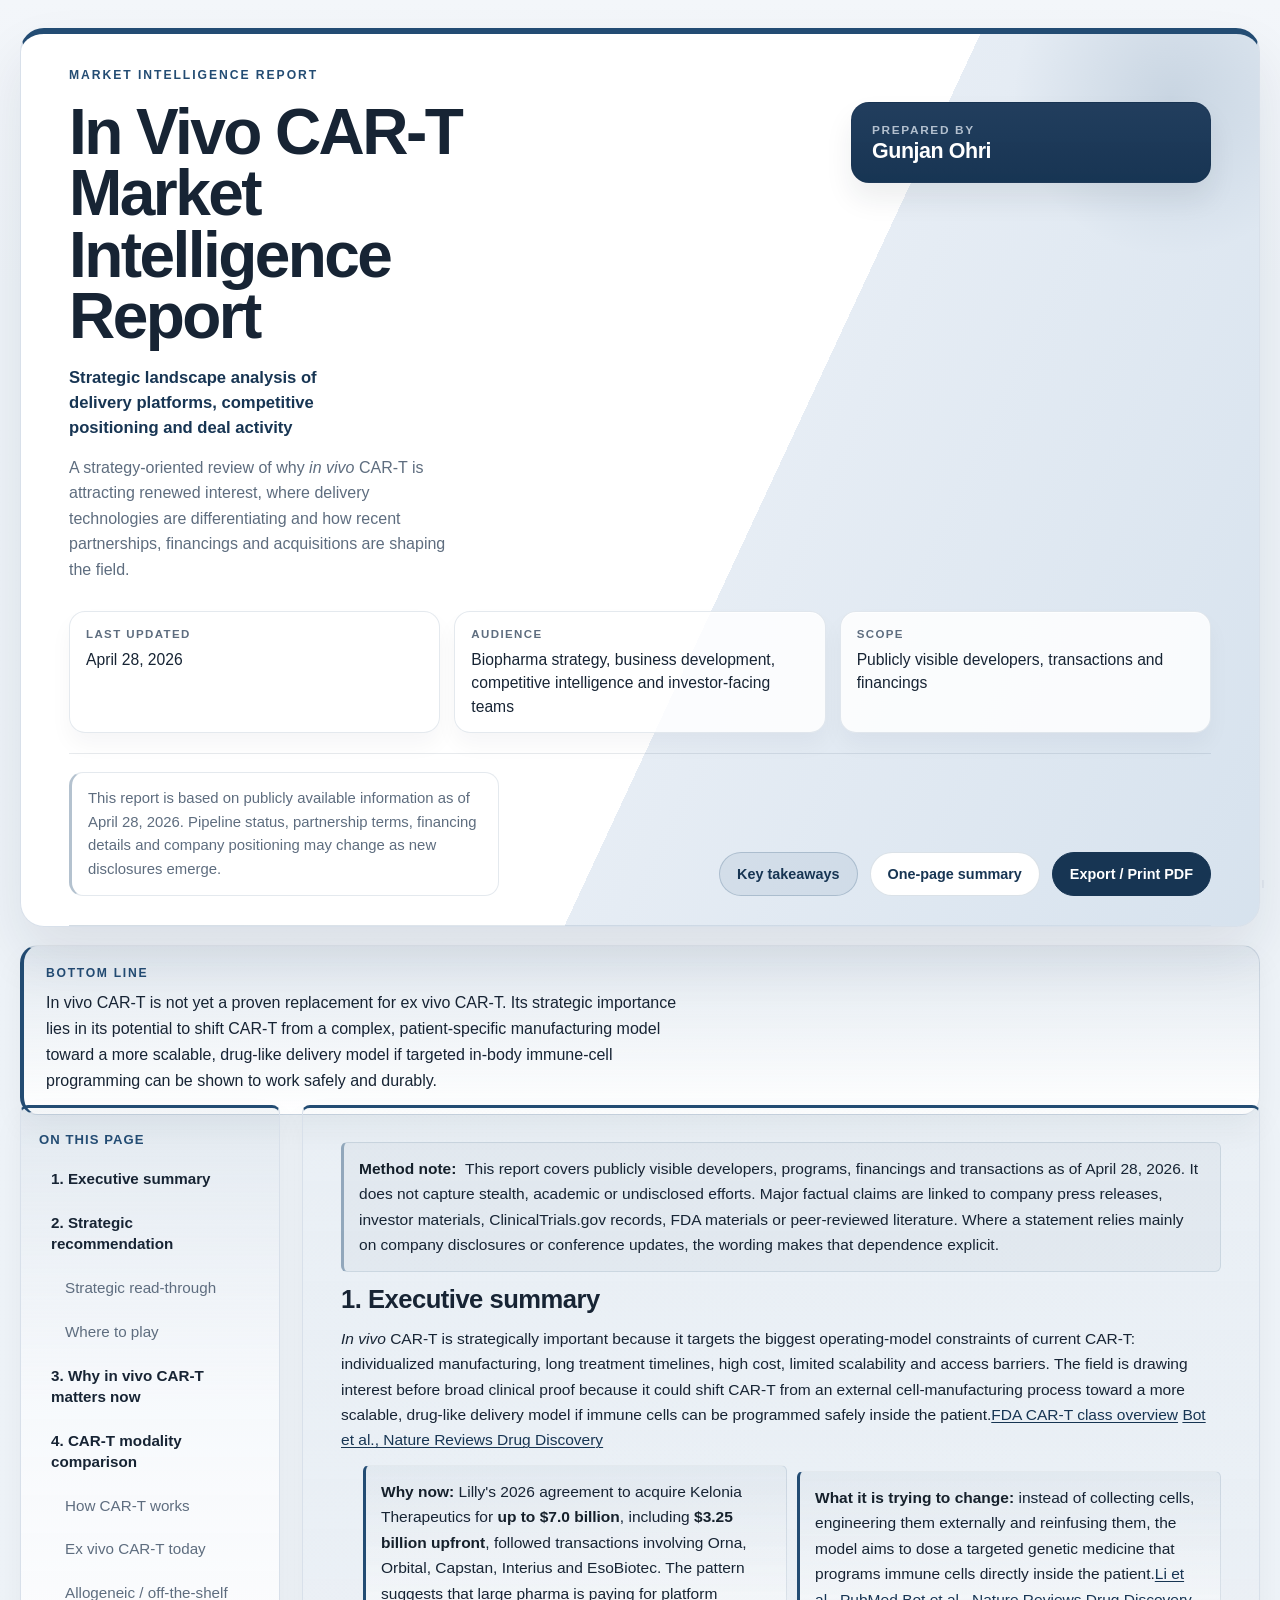
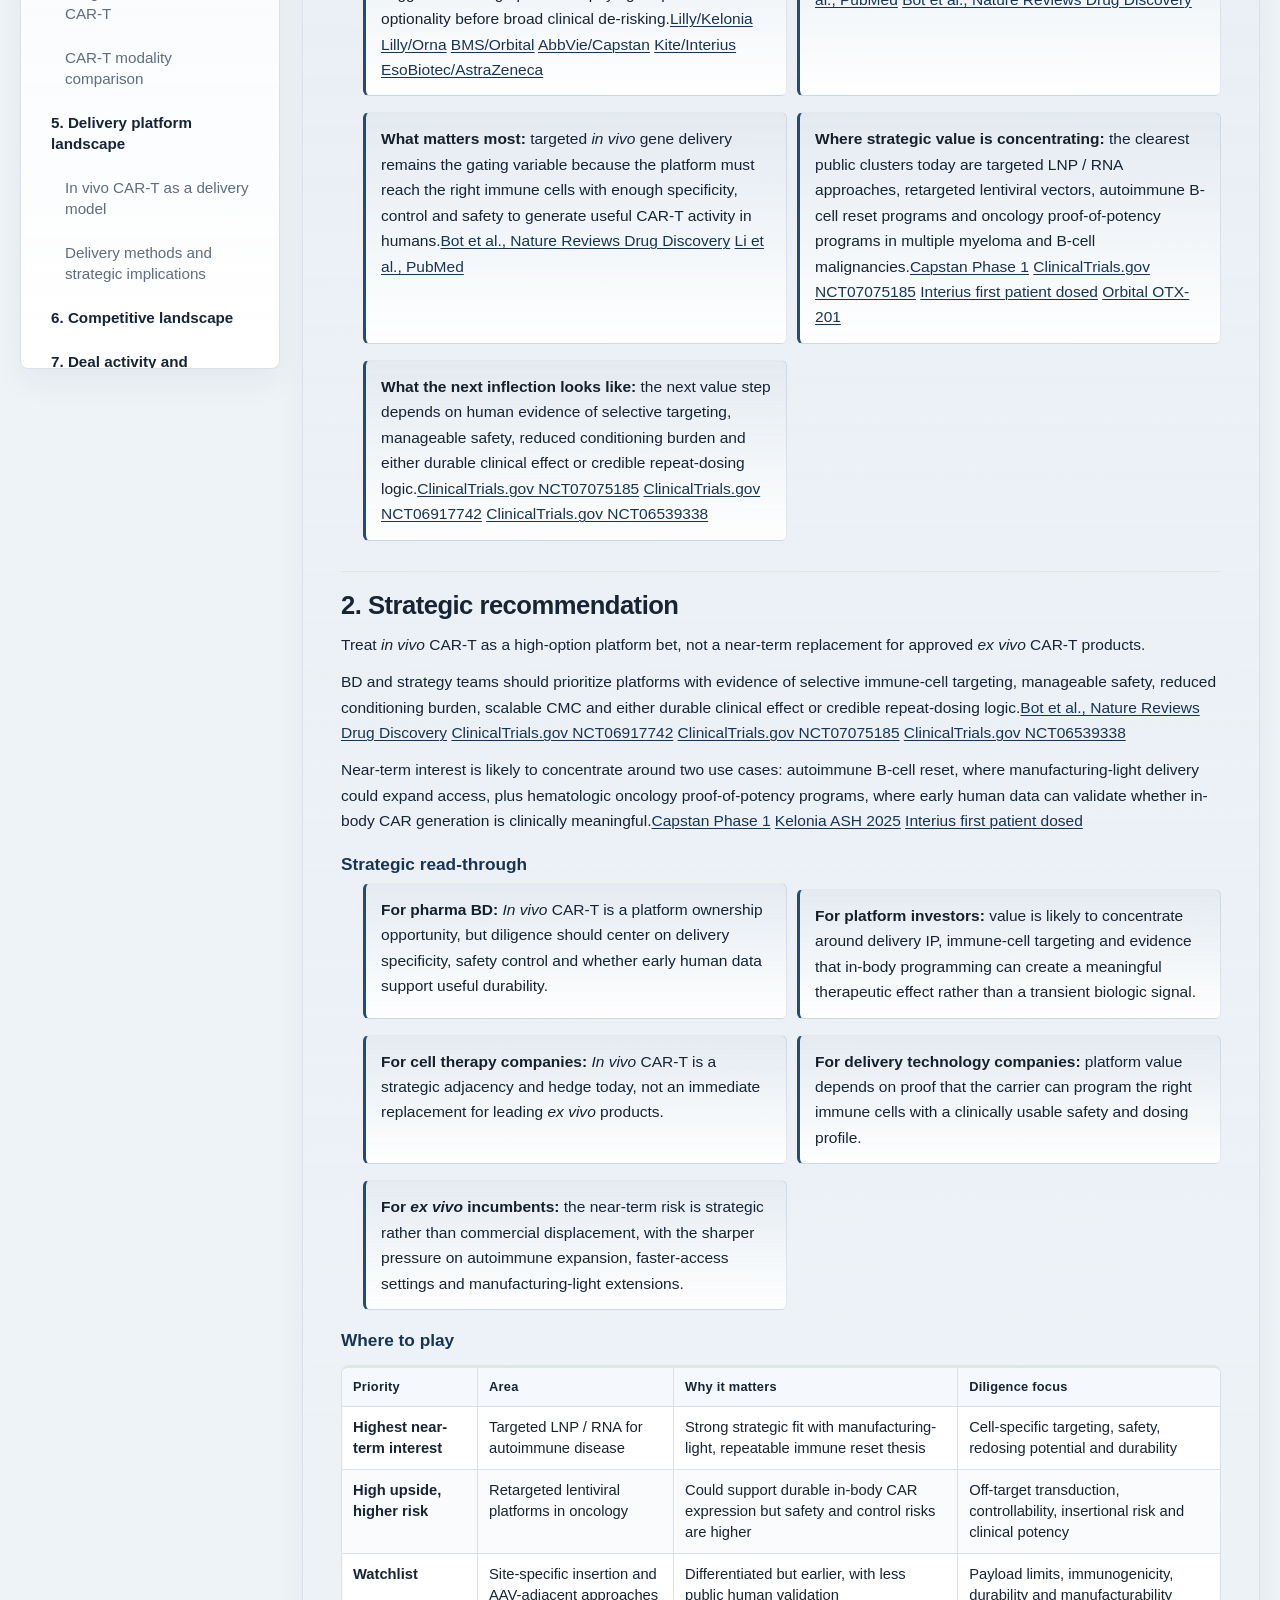
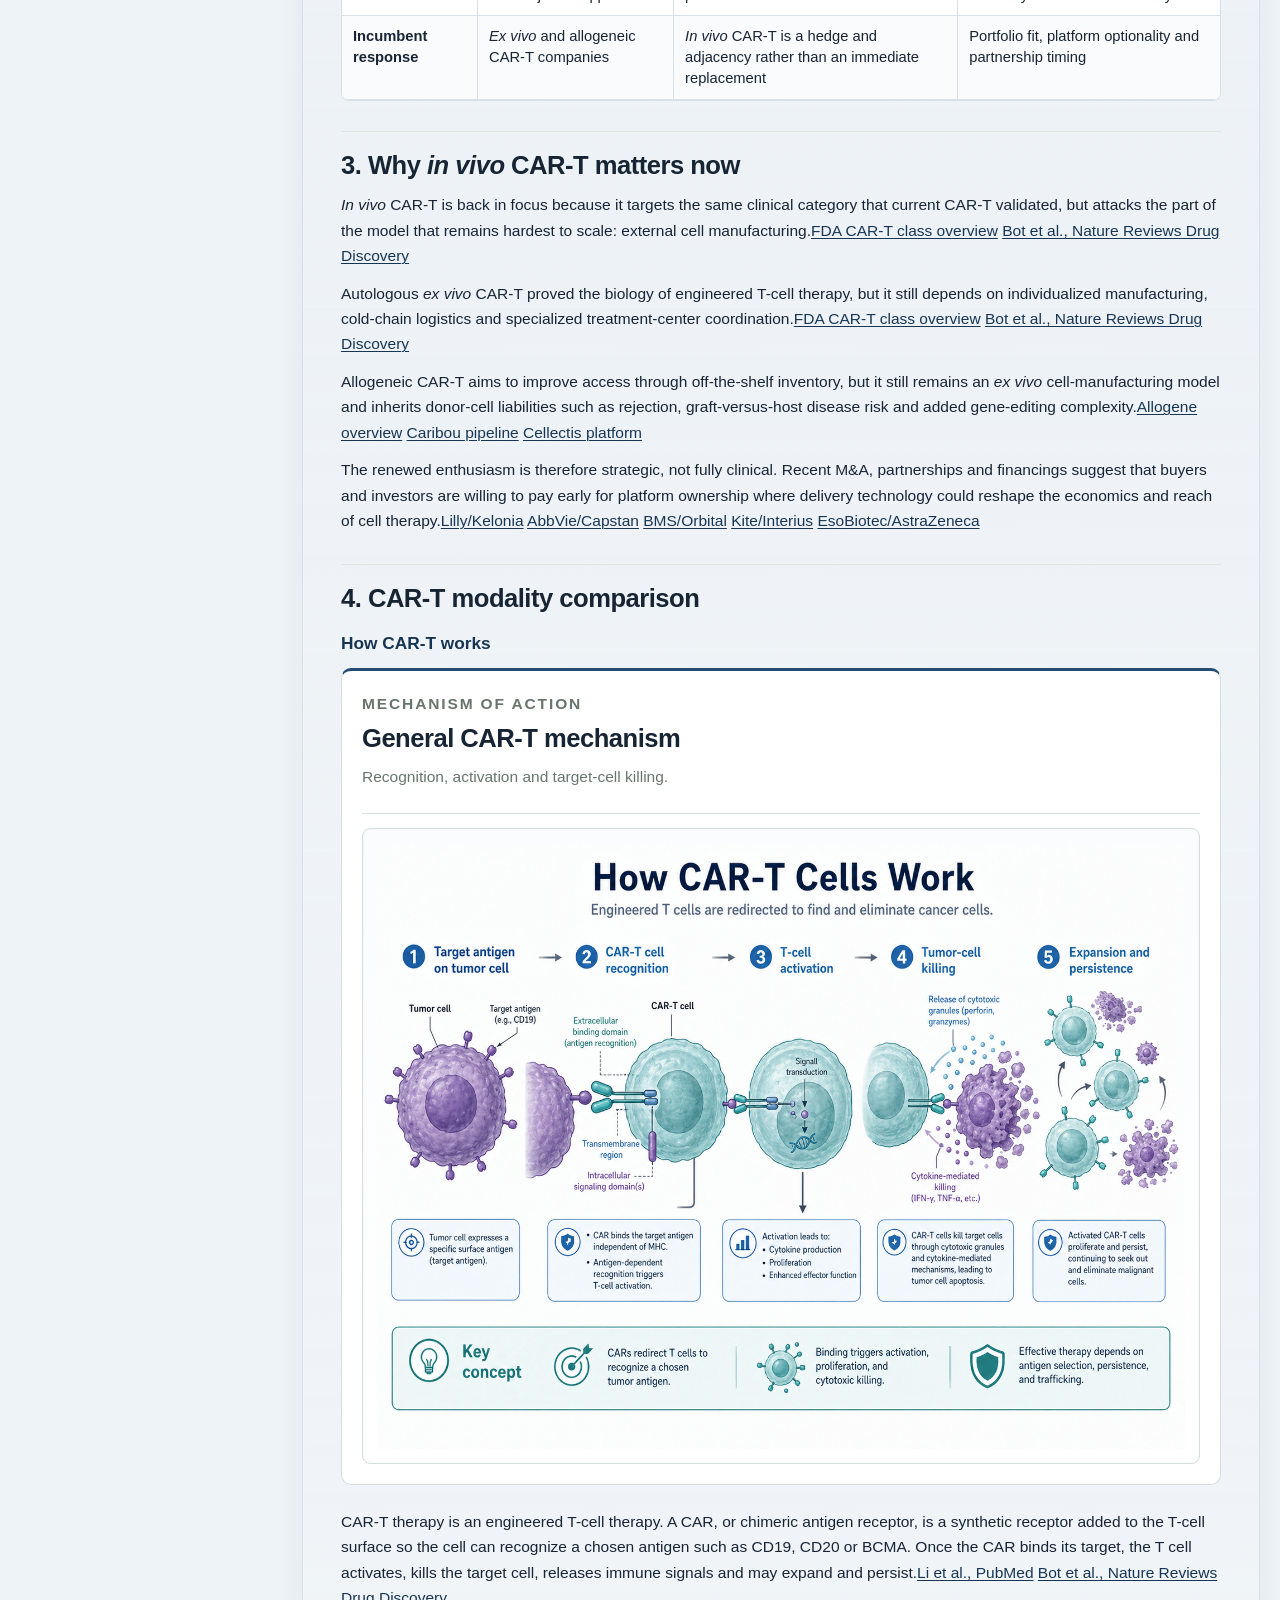
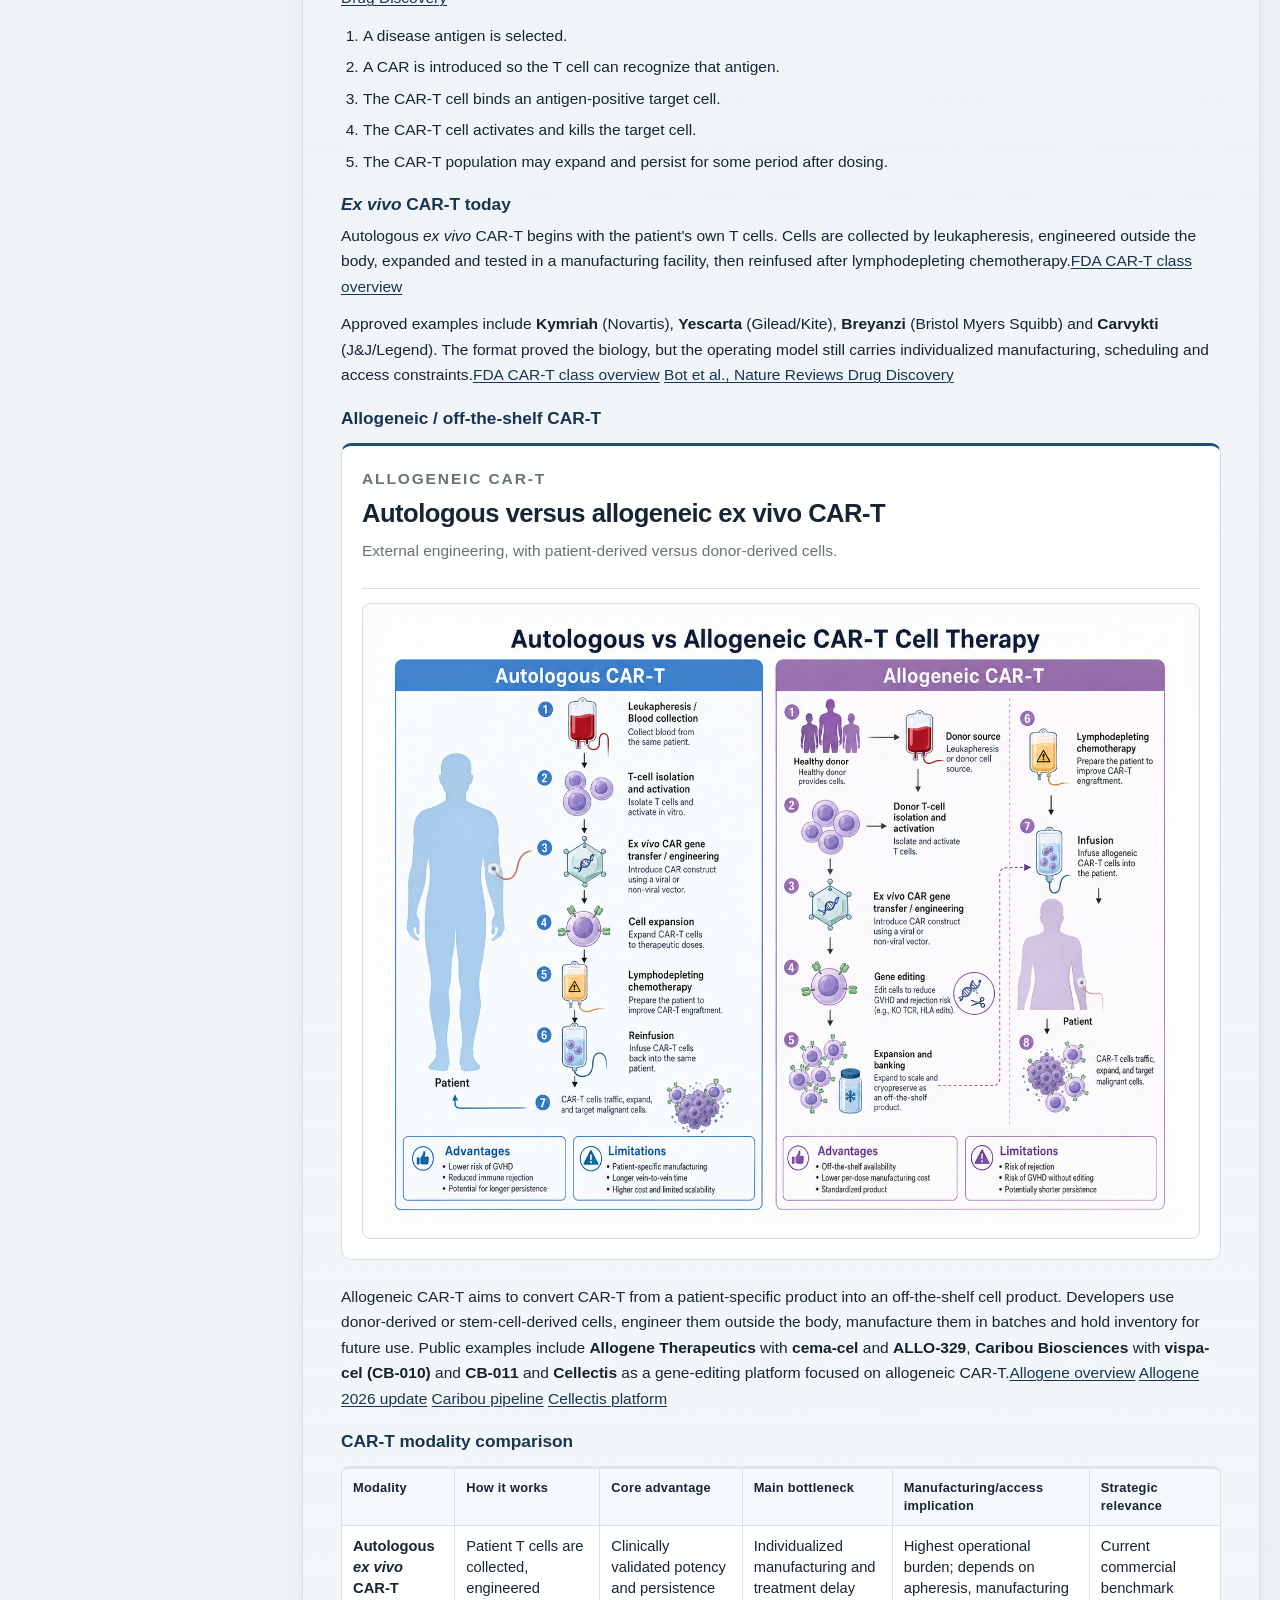
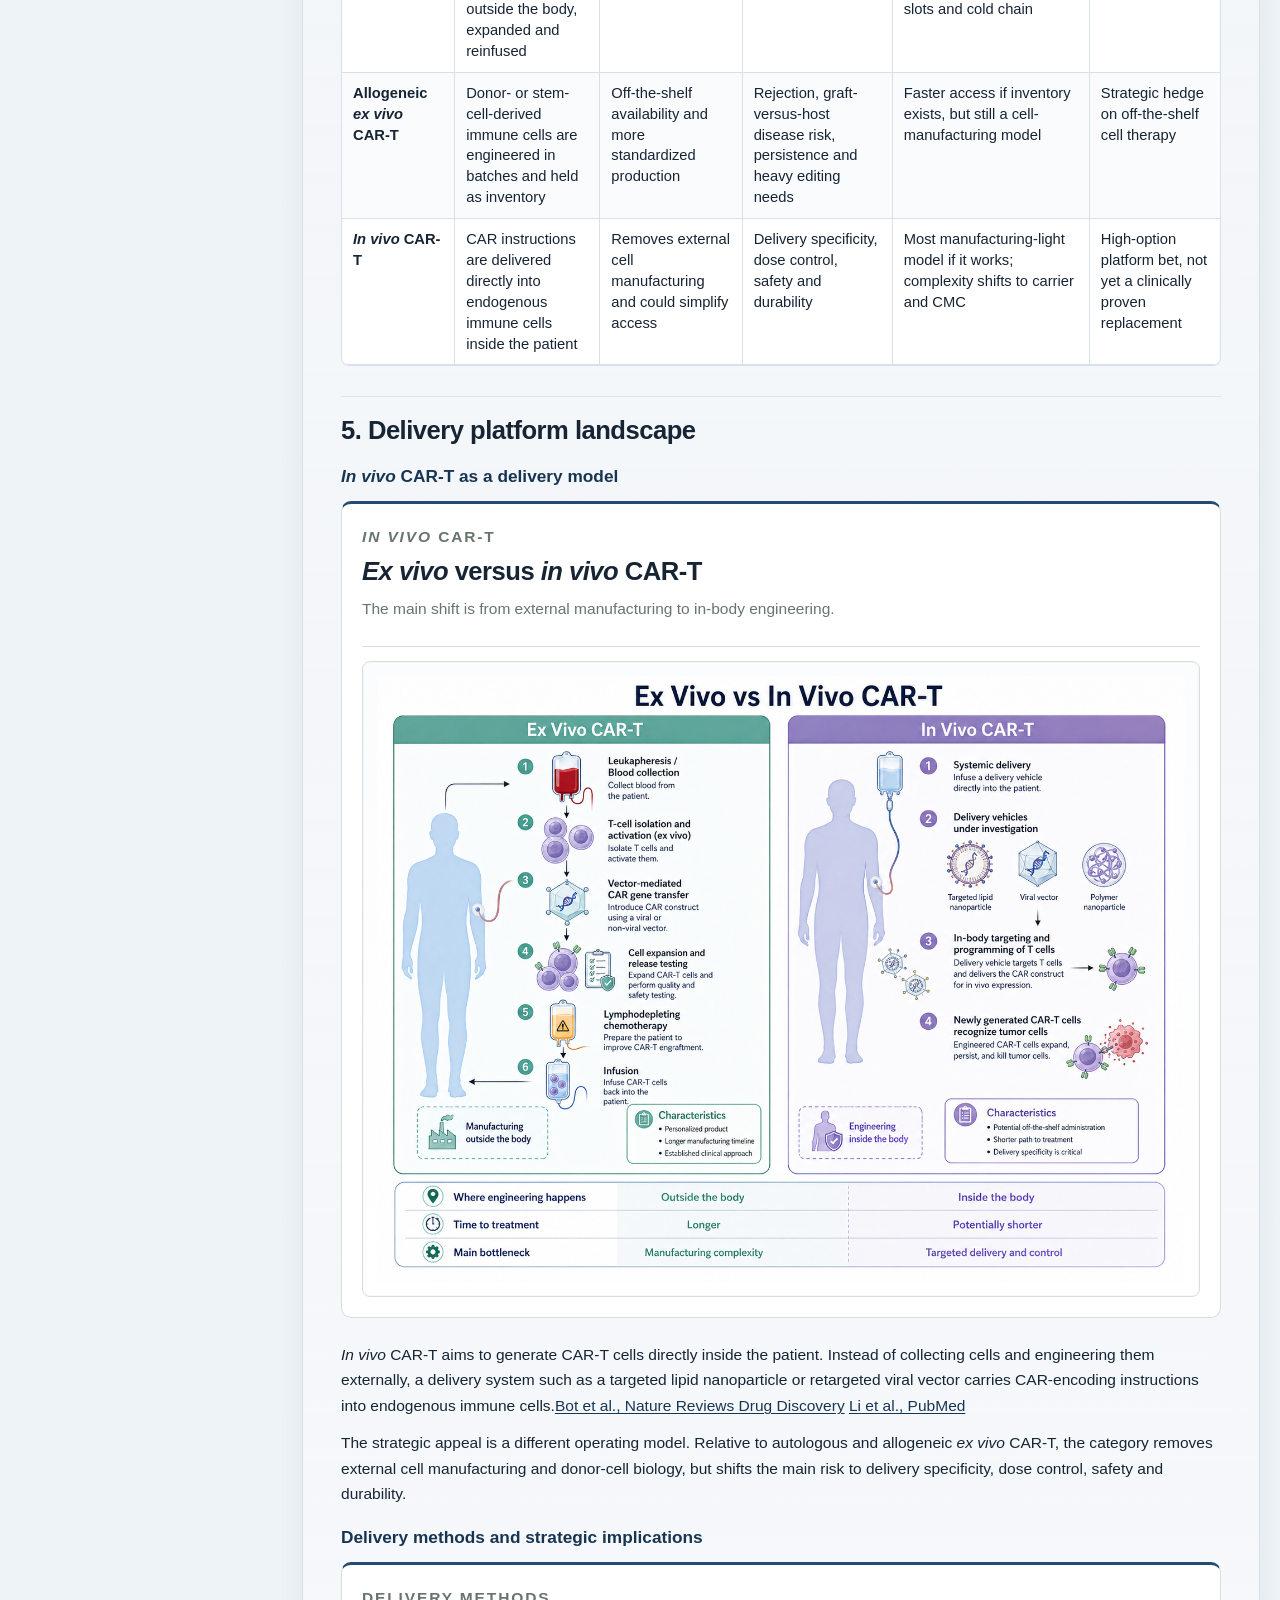
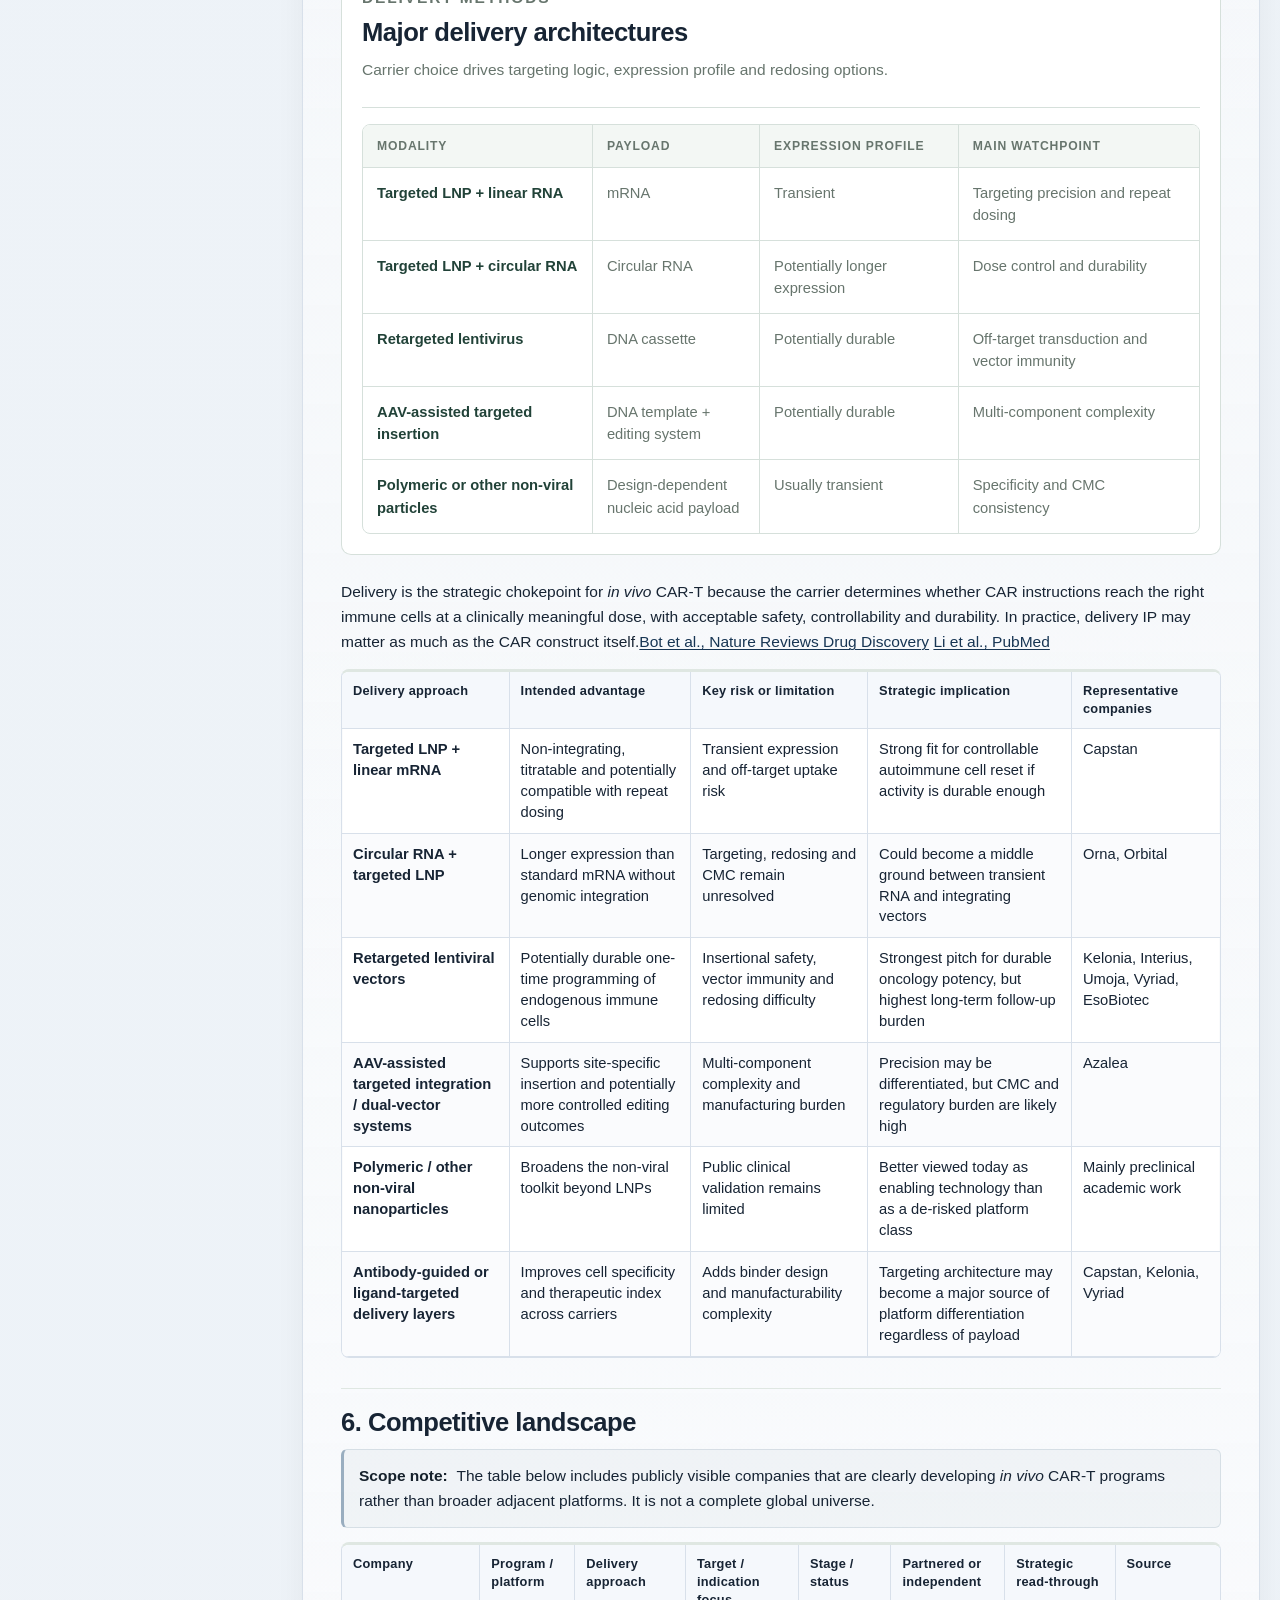
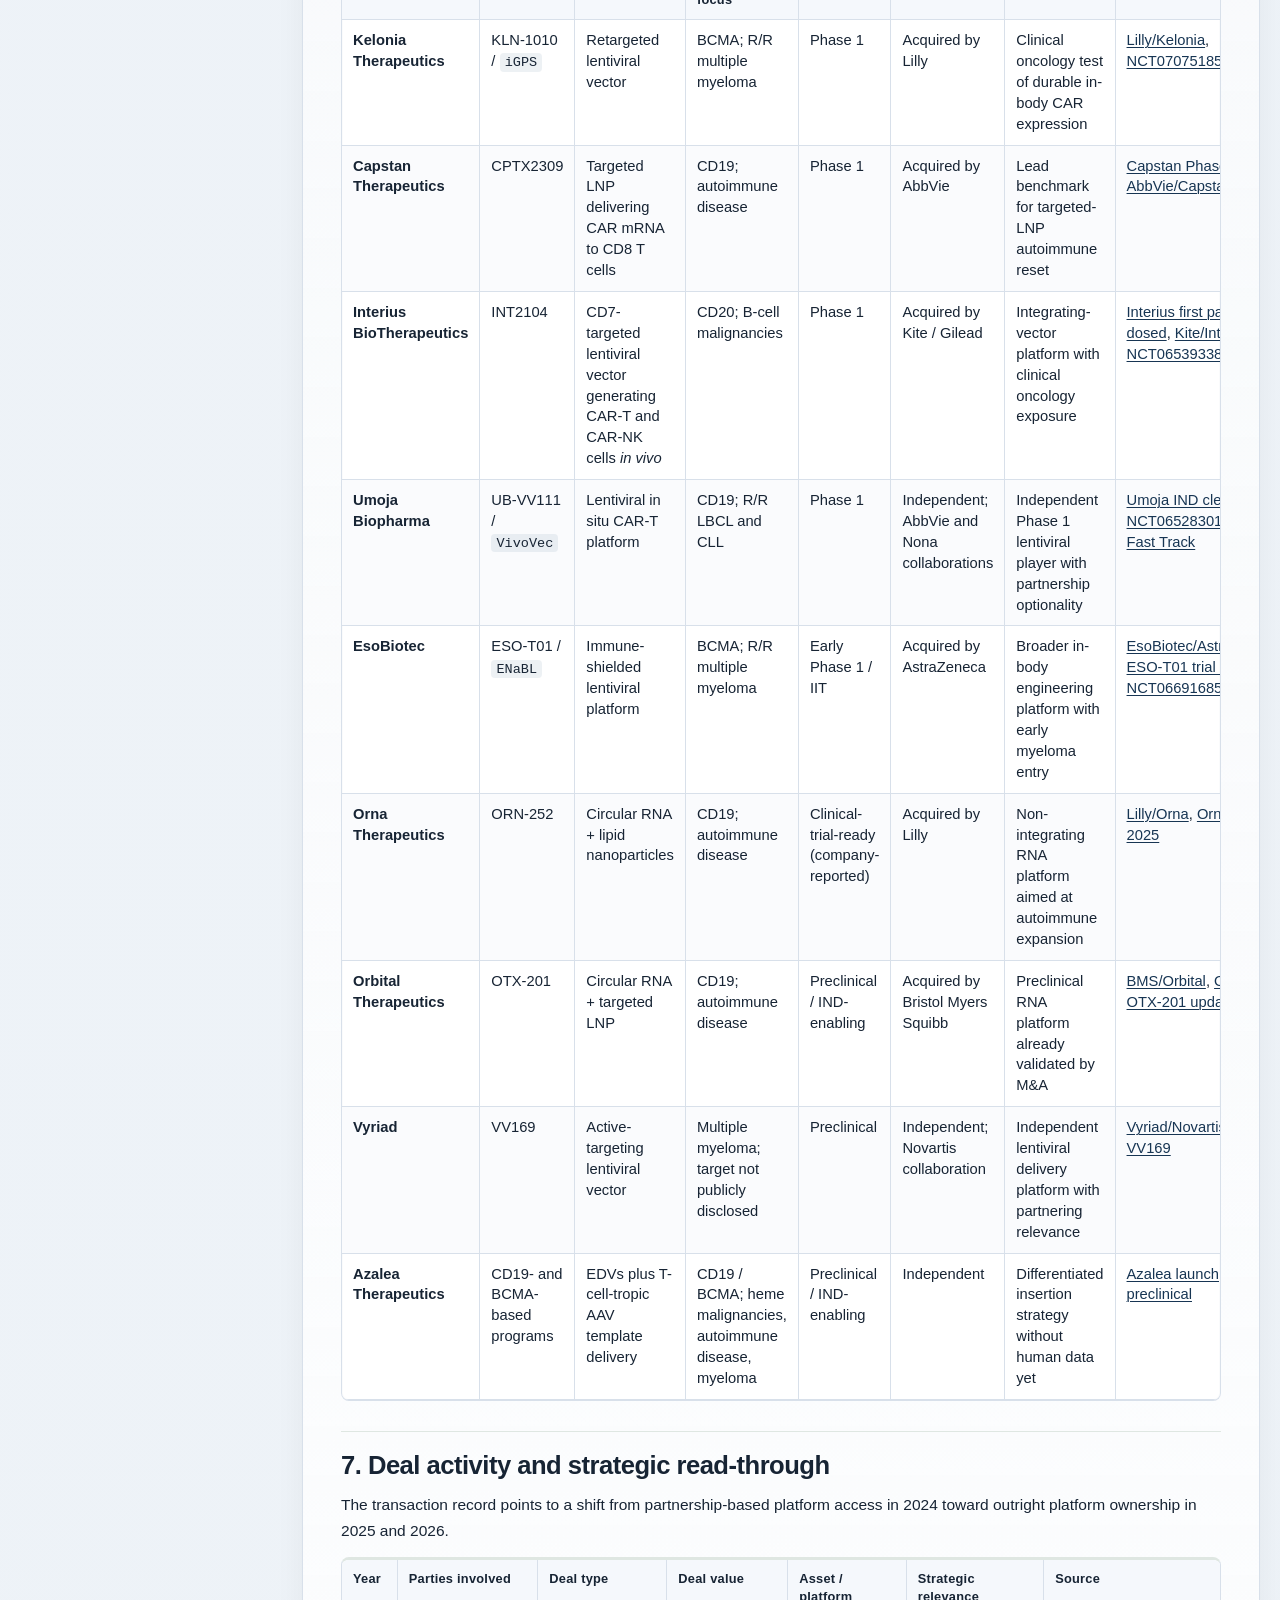
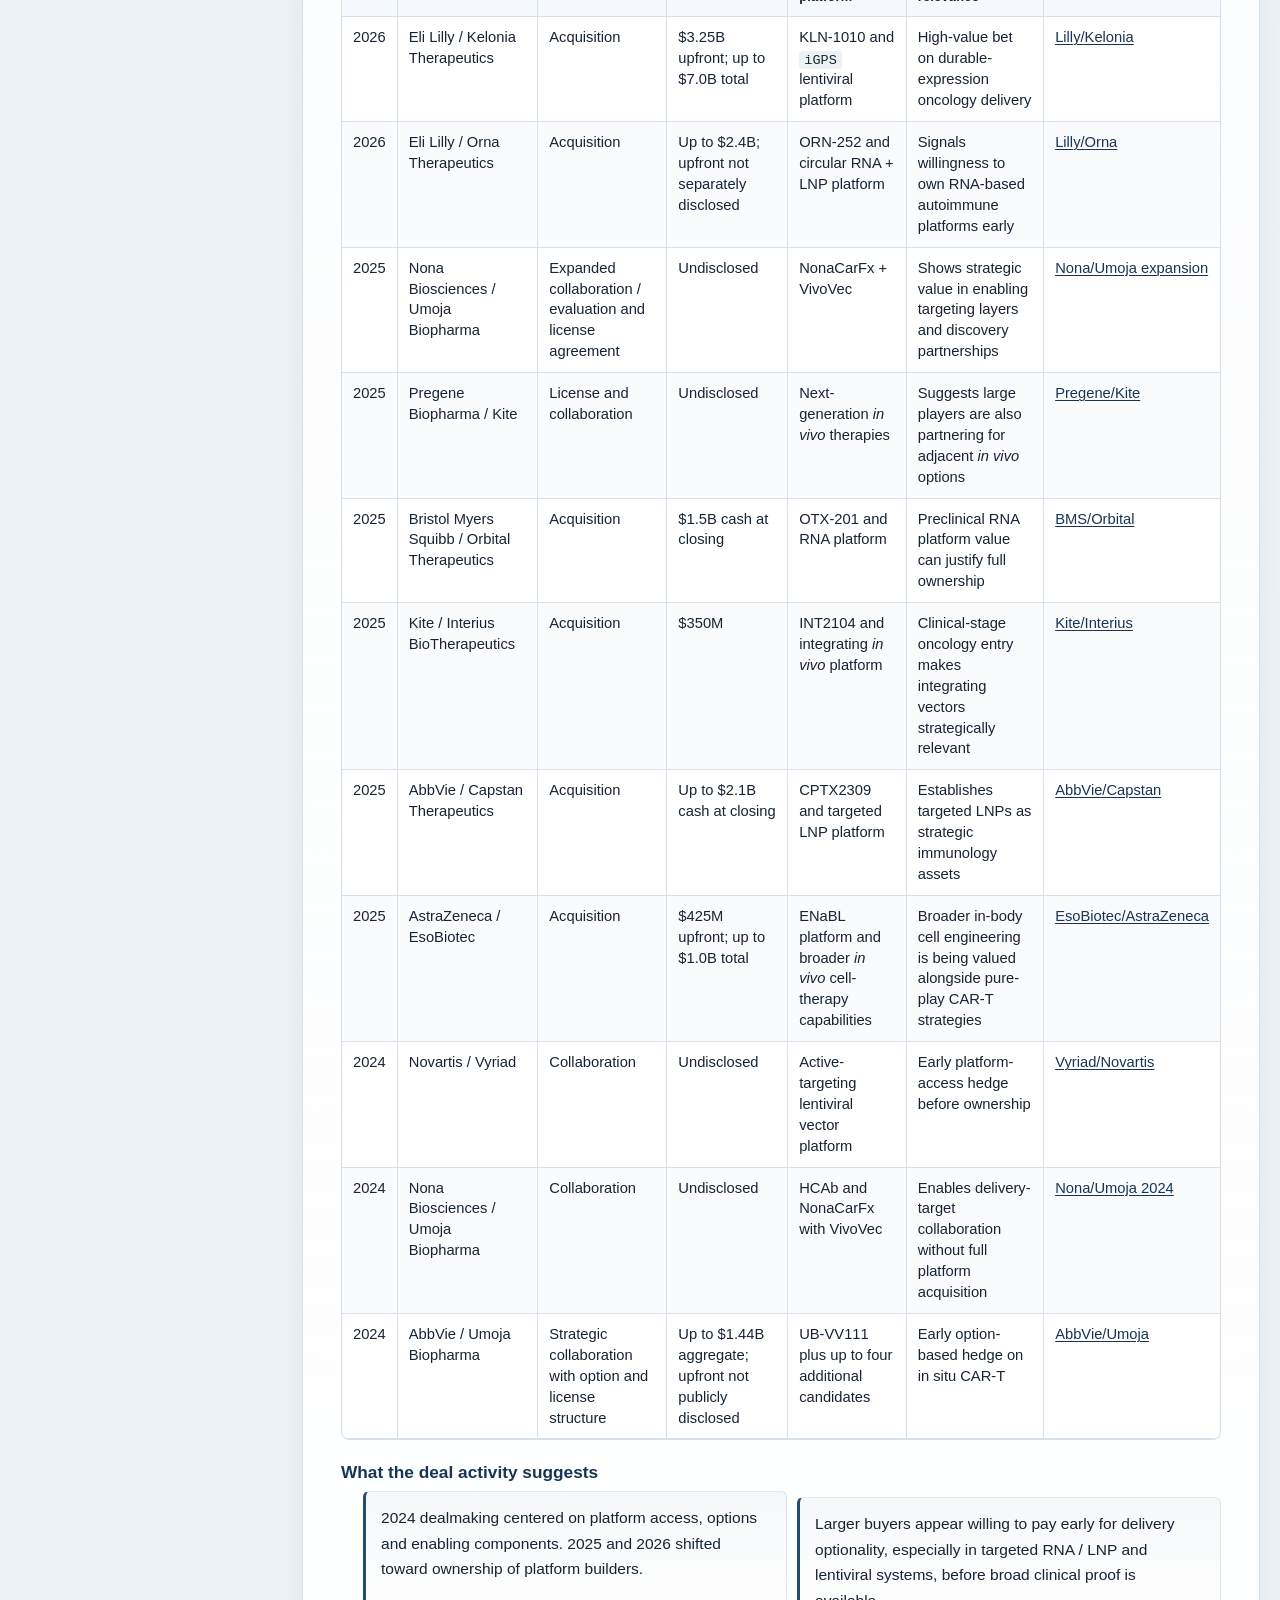
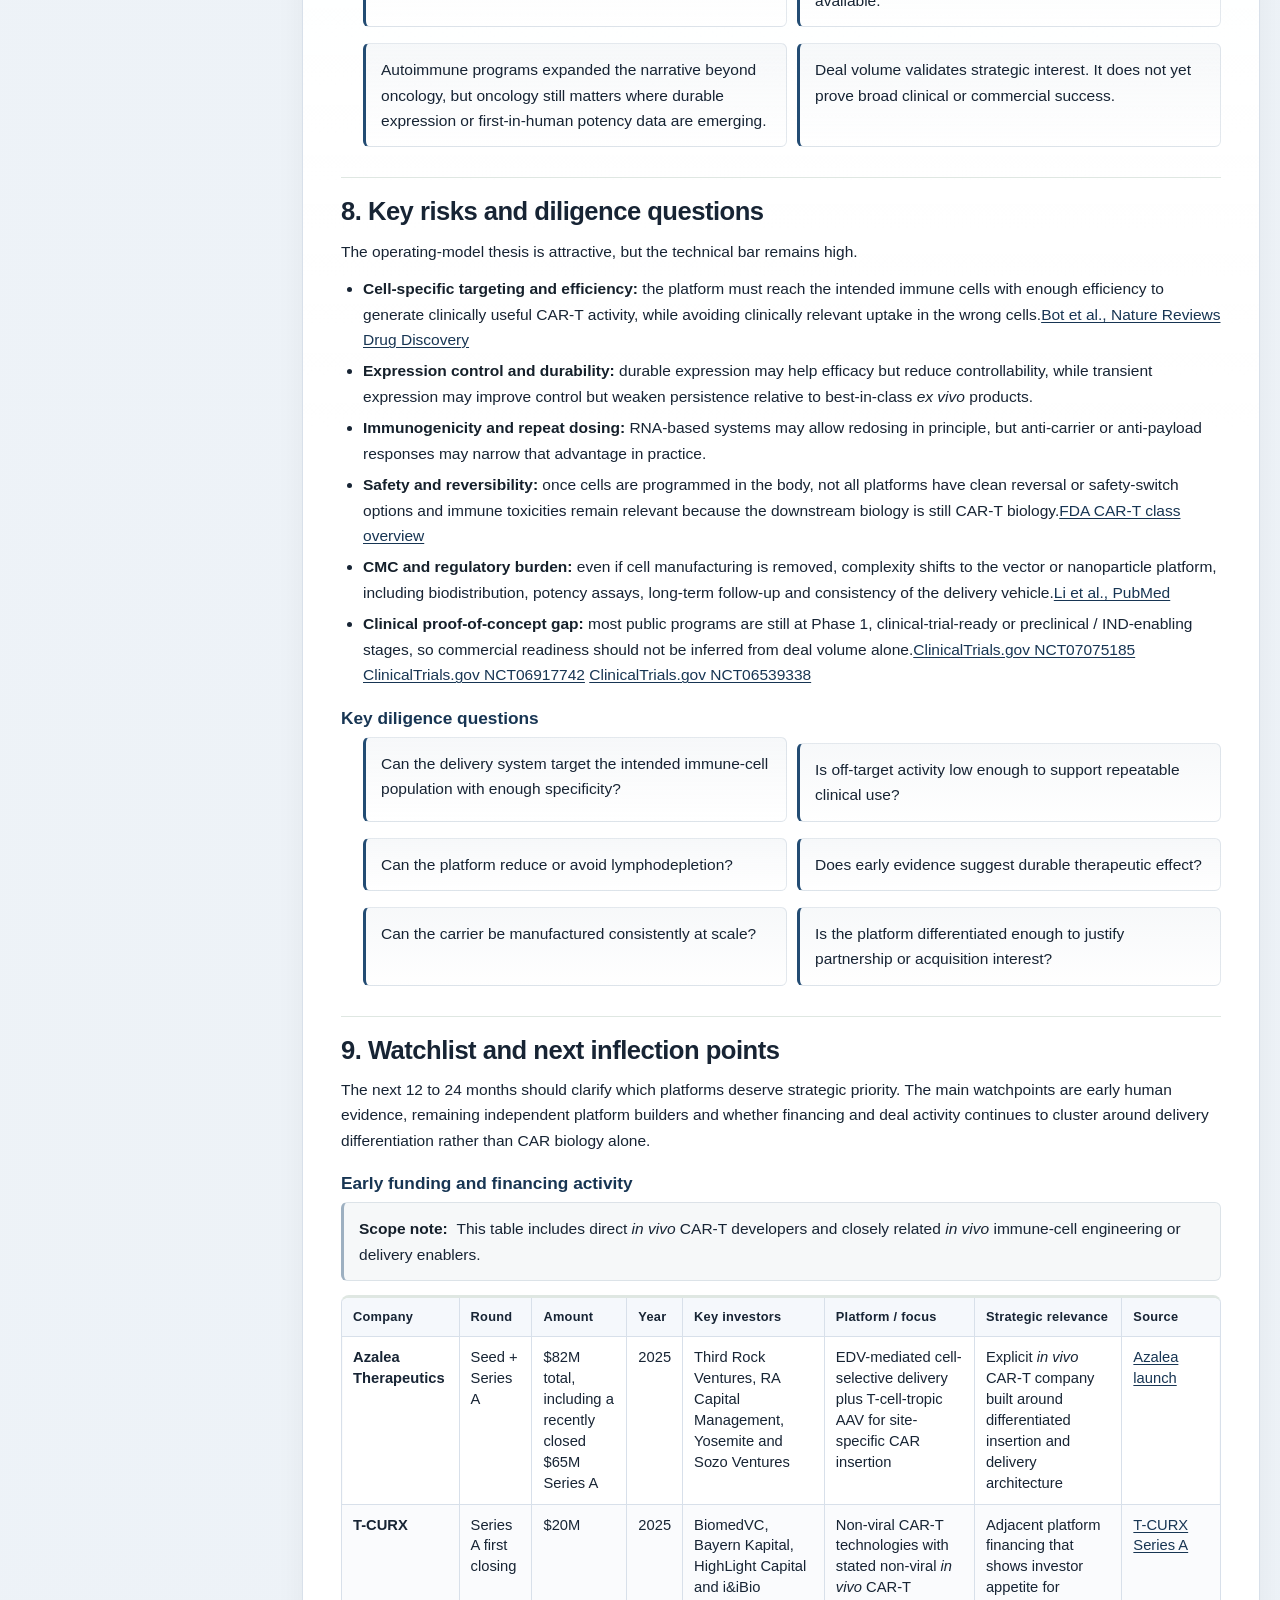
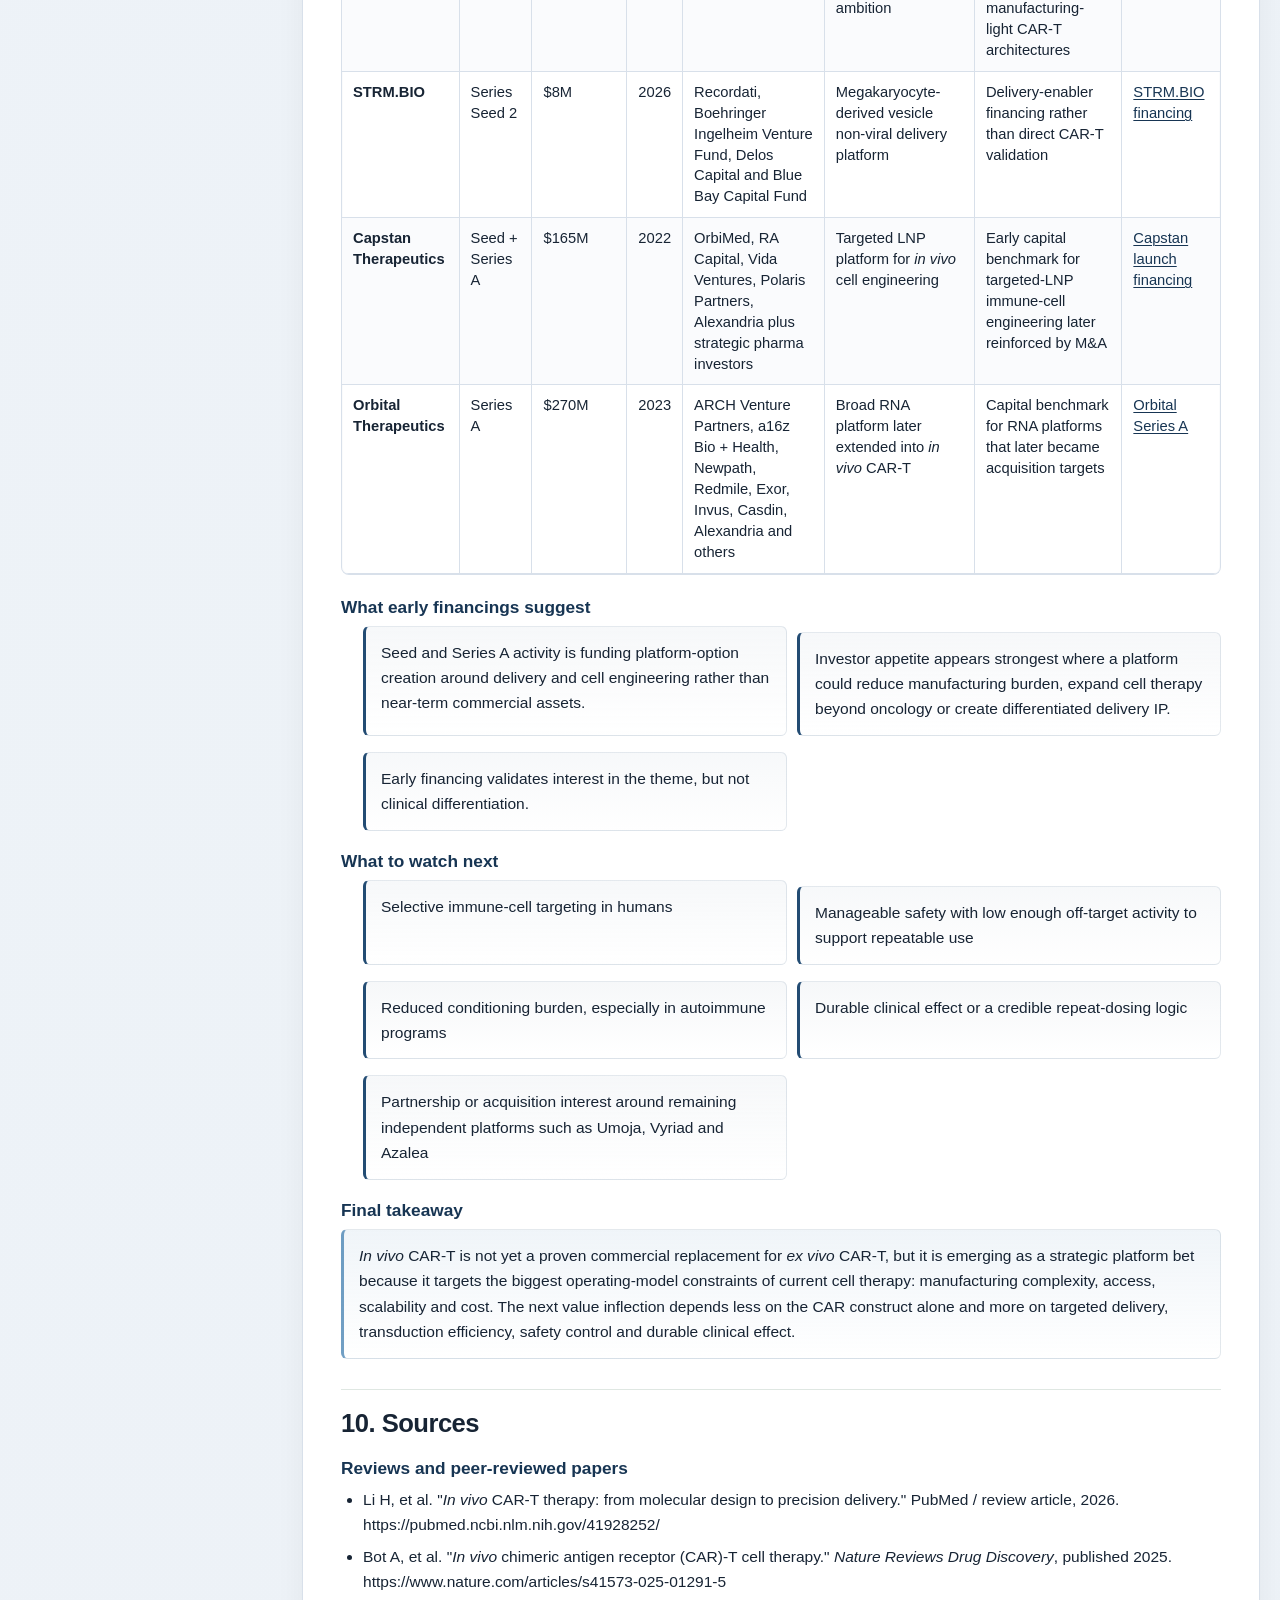
==== commit 73f01719: "Refresh executive report content and cover" ====
--- a/index.html
+++ b/index.html
@@ -3,10 +3,55 @@
   <head>
     <meta charset="UTF-8" />
     <meta name="viewport" content="width=device-width, initial-scale=1.0" />
-    <title>In Vivo CAR-T Therapies: Scientific Differentiation, Competitive Landscape, and Strategic Deal Activity</title>
+    <title>In Vivo CAR-T Market Intelligence Report</title>
     <meta
       name="description"
-      content="Independent market intelligence report on in vivo CAR-T therapies covering scientific differentiation, competitive landscape, delivery methods, partnerships, financings, and strategic implications."
+      content="Strategic landscape analysis of delivery platforms, competitive positioning and deal activity across publicly visible in vivo CAR-T developers."
+    />
+    <link rel="canonical" href="https://gunjanohri.github.io/In-vivo-CAR-T-report/" />
+    <link
+      rel="image_src"
+      href="https://gunjanohri.github.io/In-vivo-CAR-T-report/social-thumbnail.png"
+    />
+    <meta property="og:type" content="website" />
+    <meta
+      property="og:title"
+      content="In Vivo CAR-T Market Intelligence Report"
+    />
+    <meta
+      property="og:description"
+      content="Strategic landscape analysis of delivery platforms, competitive positioning and deal activity across publicly visible in vivo CAR-T developers."
+    />
+    <meta
+      property="og:url"
+      content="https://gunjanohri.github.io/In-vivo-CAR-T-report/"
+    />
+    <meta
+      property="og:image"
+      content="https://gunjanohri.github.io/In-vivo-CAR-T-report/social-thumbnail.png"
+    />
+    <meta property="og:image:width" content="1200" />
+    <meta property="og:image:height" content="630" />
+    <meta
+      property="og:image:alt"
+      content="Thumbnail for In Vivo CAR-T Therapies market intelligence report prepared by Gunjan Ohri"
+    />
+    <meta name="twitter:card" content="summary_large_image" />
+    <meta
+      name="twitter:title"
+      content="In Vivo CAR-T Market Intelligence Report"
+    />
+    <meta
+      name="twitter:description"
+      content="Strategic landscape analysis of delivery platforms, competitive positioning and deal activity across publicly visible in vivo CAR-T developers."
+    />
+    <meta
+      name="twitter:image"
+      content="https://gunjanohri.github.io/In-vivo-CAR-T-report/social-thumbnail.png"
+    />
+    <meta
+      name="twitter:image:alt"
+      content="Thumbnail for In Vivo CAR-T Therapies market intelligence report prepared by Gunjan Ohri"
     />
     <link rel="stylesheet" href="./in-vivo-car-t.css" />
   </head>
@@ -17,23 +62,20 @@
       <header class="hero">
         <div class="hero-topline">
           <p class="eyebrow">Market Intelligence Report</p>
-          <p class="hero-edition">Independent market intelligence report</p>
         </div>
 
         <div class="hero-headline">
           <div class="hero-copy">
-            <p class="hero-copy-kicker">Biopharma strategy briefing</p>
-            <h1>
-              <span class="hero-title-lead"><em>In Vivo</em> CAR-T Therapies</span>
-              <span class="hero-title-rest"
-                >Scientific Differentiation, Competitive Landscape, and
-                Strategic Deal Activity</span
-              >
-            </h1>
+            <h1>In Vivo CAR-T Market Intelligence Report</h1>
+            <p class="hero-subtitle">
+              Strategic landscape analysis of delivery platforms, competitive
+              positioning and deal activity
+            </p>
             <p class="dek">
-              A strategy-oriented review of why <em>in vivo</em> CAR-T is back in
-              focus, where delivery is differentiating, and how competitive and
-              deal momentum are shaping the field.
+              A strategy-oriented review of why <em>in vivo</em> CAR-T is
+              attracting renewed interest, where delivery technologies are
+              differentiating and how recent partnerships, financings and
+              acquisitions are shaping the field.
             </p>
           </div>
 
@@ -41,16 +83,6 @@
             <div class="hero-brief-panel hero-brief-panel-primary">
               <p class="hero-brief-kicker">Prepared by</p>
               <p class="hero-brief-name">Gunjan Ohri</p>
-              <p class="hero-brief-note">
-                Prepared for portfolio, BD, CI and investor-facing review.
-              </p>
-            </div>
-            <div class="hero-brief-panel hero-brief-panel-secondary">
-              <p class="hero-brief-kicker">Report focus</p>
-              <p class="hero-brief-summary">
-                Scientific differentiation, competitive positioning, delivery
-                risk, partnerships and financing activity.
-              </p>
             </div>
           </aside>
         </div>
@@ -63,7 +95,8 @@
           <article class="meta-card">
             <p class="meta-label">Audience</p>
             <p class="meta-value">
-              Biopharma strategy, BD, CI and investor-facing readers
+              Biopharma strategy, business development, competitive
+              intelligence and investor-facing teams
             </p>
           </article>
           <article class="meta-card">
@@ -78,7 +111,7 @@
           <p class="scope-note">
             This report is based on publicly available information as of
             April 28, 2026. Pipeline status, partnership terms, financing
-            details, and company positioning may change as new disclosures
+            details and company positioning may change as new disclosures
             emerge.
           </p>
 
@@ -105,6 +138,17 @@
         </div>
       </header>
 
+      <section class="hero-bottom-line" aria-label="Executive takeaway">
+        <p class="hero-bottom-line-kicker">Bottom line</p>
+        <p class="hero-bottom-line-copy">
+          In vivo CAR-T is not yet a proven replacement for ex vivo CAR-T. Its
+          strategic importance lies in its potential to shift CAR-T from a
+          complex, patient-specific manufacturing model toward a more scalable,
+          drug-like delivery model if targeted in-body immune-cell programming
+          can be shown to work safely and durably.
+        </p>
+      </section>
+
       <div class="content-grid">
         <aside class="toc-panel">
           <p class="toc-label">On this page</p>
--- a/in-vivo-car-t.css
+++ b/in-vivo-car-t.css
@@ -162,7 +162,7 @@
 .hero-topline {
   display: flex;
   align-items: center;
-  justify-content: space-between;
+  justify-content: flex-start;
   gap: 16px;
   margin-bottom: 20px;
   position: relative;
@@ -194,45 +194,29 @@
 }
 
 .hero h1 {
-  max-width: 12.2ch;
+  max-width: 11.8ch;
   margin: 0;
   font-family: "Aptos", "Segoe UI", "Helvetica Neue", Arial, sans-serif;
-  font-size: clamp(3.5rem, 5.4vw, 5.8rem);
+  font-size: clamp(3.15rem, 5vw, 5.15rem);
   font-weight: 700;
-  line-height: 0.92;
-  letter-spacing: -0.045em;
-}
-
-.hero-title-lead,
-.hero-title-rest {
-  display: block;
-}
-
-.hero-title-rest {
-  margin-top: 18px;
-  max-width: 10.5ch;
-  font-size: clamp(1.42rem, 2.2vw, 2.12rem);
-  line-height: 1.05;
-  letter-spacing: -0.02em;
-  color: var(--muted);
-}
-
-.hero h1 em,
-.hero-title-lead {
-  color: var(--accent);
-  font-style: italic;
-}
-
-.hero-title-lead {
-  font-style: normal;
+  line-height: 0.96;
+  letter-spacing: -0.04em;
+}
+
+.hero-subtitle {
+  max-width: 34ch;
+  margin: 18px 0 0;
   color: var(--accent-strong);
+  font-size: 1.04rem;
+  font-weight: 700;
+  line-height: 1.5;
 }
 
 .dek {
-  max-width: 39ch;
-  margin: 24px 0 0;
-  font-size: 1.05rem;
-  line-height: 1.62;
+  max-width: 44ch;
+  margin: 14px 0 0;
+  font-size: 1rem;
+  line-height: 1.6;
   color: var(--muted);
 }
 
@@ -440,6 +424,38 @@
   z-index: 1;
 }
 
+.hero-bottom-line {
+  margin-top: 18px;
+  padding: 20px 22px;
+  border: 1px solid rgba(35, 76, 115, 0.14);
+  border-left: 4px solid var(--accent);
+  border-radius: 18px;
+  background:
+    linear-gradient(180deg, rgba(35, 76, 115, 0.06), rgba(255, 255, 255, 0.96));
+  box-shadow: 0 14px 30px rgba(21, 33, 43, 0.05);
+}
+
+.hero-bottom-line-kicker,
+.hero-bottom-line-copy {
+  margin: 0;
+}
+
+.hero-bottom-line-kicker {
+  font-size: 0.76rem;
+  font-weight: 800;
+  letter-spacing: 0.14em;
+  text-transform: uppercase;
+  color: var(--accent);
+}
+
+.hero-bottom-line-copy {
+  margin-top: 10px;
+  max-width: 74ch;
+  font-size: 1rem;
+  line-height: 1.62;
+  color: var(--ink);
+}
+
 .signal-grid {
   display: grid;
   grid-template-columns: repeat(4, minmax(0, 1fr));
@@ -1261,6 +1277,11 @@
   margin-right: 0.3em;
 }
 
+.report-callout-emphasis {
+  border-left-color: rgba(59, 122, 174, 0.72);
+  background: linear-gradient(180deg, rgba(59, 122, 174, 0.08), rgba(255, 255, 255, 0.96));
+}
+
 .table-wrap {
   width: 100%;
   overflow-x: auto;
@@ -1377,12 +1398,8 @@
     max-width: 12.8ch;
   }
 
-  .hero-title-rest {
-    max-width: 14ch;
-  }
-
   .hero-brief {
-    max-width: 460px;
+    max-width: 320px;
   }
 
   .hero-process,
@@ -1440,6 +1457,10 @@
 
   .hero-meta {
     grid-template-columns: 1fr;
+  }
+
+  .hero-bottom-line {
+    margin-top: 16px;
   }
 }
 
@@ -1478,24 +1499,20 @@
     font-size: clamp(2.6rem, 12vw, 3.45rem);
   }
 
-  .hero-title-rest {
-    max-width: 11ch;
-    font-size: clamp(1.02rem, 4.9vw, 1.34rem);
-    line-height: 1.08;
-  }
-
   .hero-copy,
   .hero-brief,
   .hero-brief-panel,
   .meta-card,
-  .scope-note {
+  .scope-note,
+  .hero-bottom-line {
     min-width: 0;
   }
 
   .hero-brief-summary,
   .hero-brief-note,
   .meta-value,
-  .scope-note {
+  .scope-note,
+  .hero-bottom-line-copy {
     overflow-wrap: anywhere;
   }
 
@@ -1525,6 +1542,15 @@
 
   .scope-note {
     max-width: none;
+  }
+
+  .hero-subtitle {
+    margin-top: 14px;
+    font-size: 0.98rem;
+  }
+
+  .hero-bottom-line {
+    padding: 18px;
   }
 
   .toc {
@@ -1632,6 +1658,11 @@
 
   .hero-footer {
     grid-template-columns: 1fr;
+  }
+
+  .hero-bottom-line {
+    margin-top: 14px;
+    box-shadow: none;
   }
 
   .hero::after {
